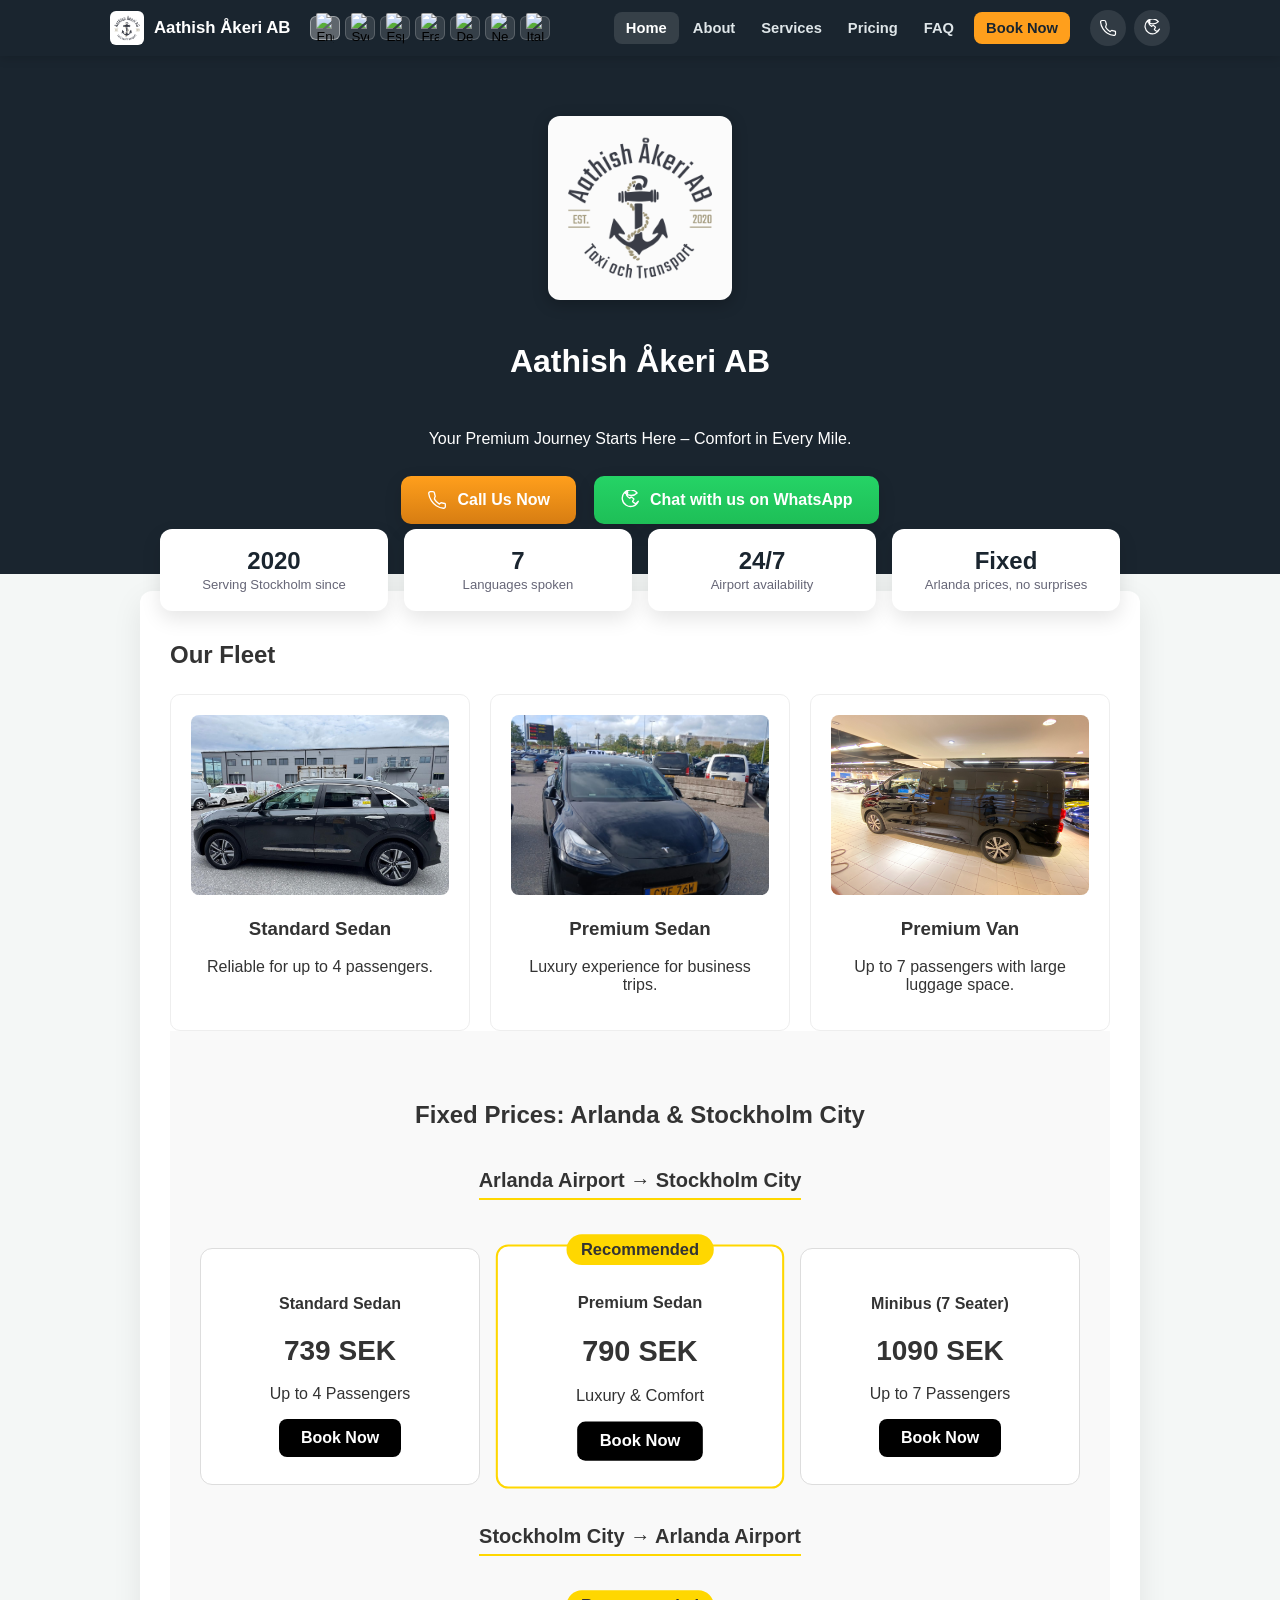
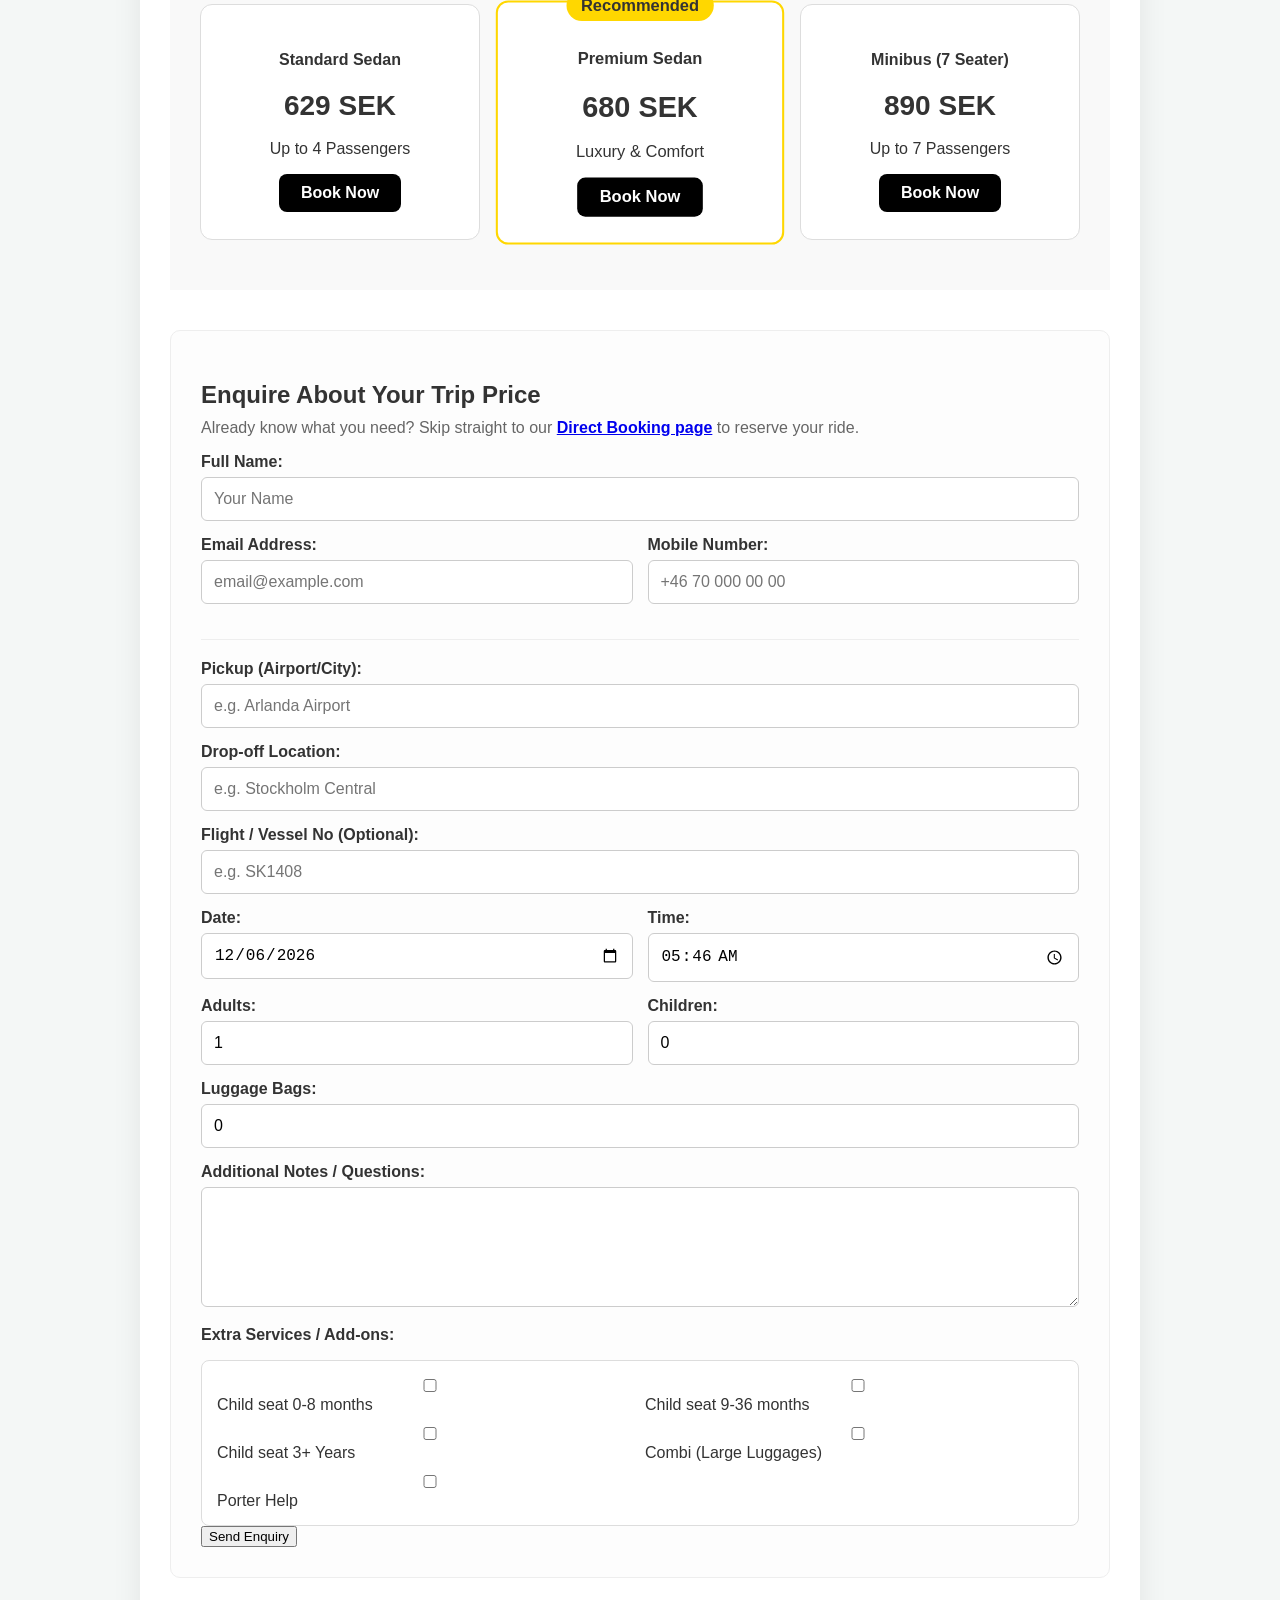
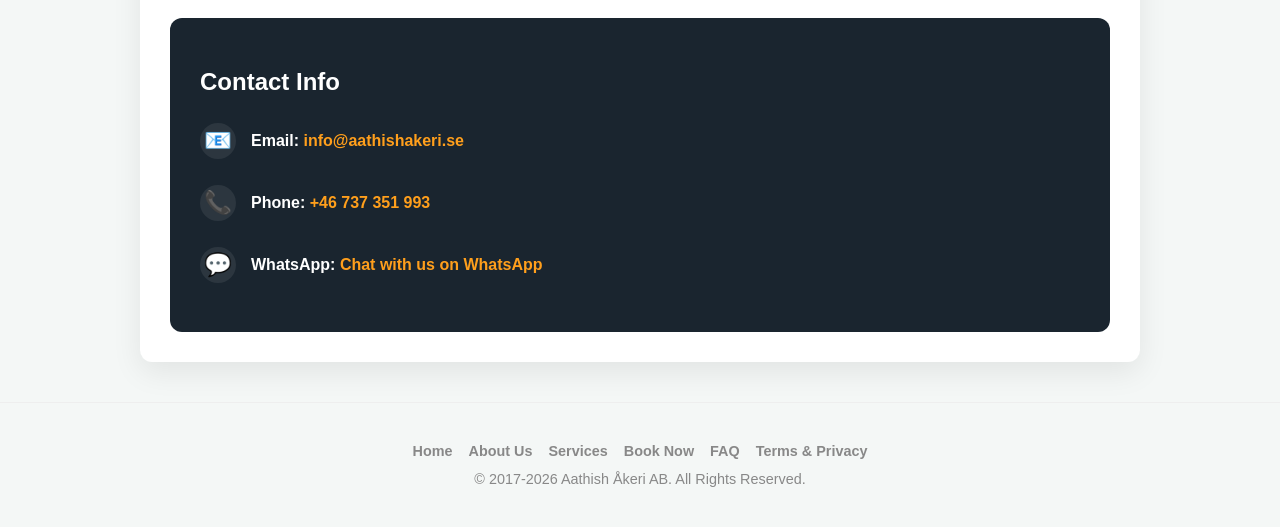
==== index.html @ 6049d840 "Add live price calculator, WhatsApp deep links, and fix PWA install 1. Live price estimate on the bo" ====
<!DOCTYPE html>
<html lang="en" translate="no">

<head>
    <meta charset="UTF-8">
    <meta name="viewport" content="width=device-width, initial-scale=1.0">
    <meta name="google" content="notranslate">
    <!-- Google tag (gtag.js) -->
    <script async src="https://www.googletagmanager.com/gtag/js?id=G-RLMF2R646X"></script>
    <script>
        window.dataLayer = window.dataLayer || [];
        function gtag() { dataLayer.push(arguments); }
        gtag('js', new Date());
        gtag('config', 'G-RLMF2R646X');
    </script>
    <title>Aathish Åkeri AB | Premium Taxi & Arlanda Transfers, Stockholm</title>
    <meta name="description"
        content="Premium taxi service in Stockholm since 2020. Fixed-price Arlanda Airport transfers, business travel, and 7-seater vans. Book direct by phone, WhatsApp, or online.">
    <link rel="canonical" href="https://aathishakeri.se/">
    <meta property="og:type" content="website">
    <meta property="og:title" content="Aathish Åkeri AB | Premium Taxi & Arlanda Transfers, Stockholm">
    <meta property="og:description"
        content="Fixed-price Arlanda Airport transfers, business travel and 7-seater vans. Book direct by phone, WhatsApp, or online.">
    <meta property="og:image" content="https://aathishakeri.se/assets/images/logo.png">
    <meta property="og:url" content="https://aathishakeri.se/">
    <meta name="twitter:card" content="summary">
    <link rel="stylesheet" href="style.css?v=10">
    <link rel="apple-touch-icon" sizes="57x57" href="icons/apple-icon-57x57.png">
    <link rel="apple-touch-icon" sizes="60x60" href="icons/apple-icon-60x60.png">
    <link rel="apple-touch-icon" sizes="72x72" href="icons/apple-icon-72x72.png">
    <link rel="apple-touch-icon" sizes="76x76" href="icons/apple-icon-76x76.png">
    <link rel="apple-touch-icon" sizes="114x114" href="icons/apple-icon-114x114.png">
    <link rel="apple-touch-icon" sizes="120x120" href="icons/apple-icon-120x120.png">
    <link rel="apple-touch-icon" sizes="144x144" href="icons/apple-icon-144x144.png">
    <link rel="apple-touch-icon" sizes="152x152" href="icons/apple-icon-152x152.png">
    <link rel="apple-touch-icon" sizes="180x180" href="icons/apple-icon-180x180.png">
    <link rel="icon" type="image/png" sizes="192x192" href="icons/android-icon-192x192.png">
    <link rel="icon" type="image/png" sizes="32x32" href="icons/favicon-32x32.png">
    <link rel="icon" type="image/png" sizes="96x96" href="icons/favicon-96x96.png">
    <link rel="icon" type="image/png" sizes="16x16" href="icons/favicon-16x16.png">
    <link rel="manifest" href="icons/manifest.json">
    <meta name="msapplication-TileColor" content="#ffffff">
    <meta name="msapplication-TileImage" content="icons/ms-icon-144x144.png">
    <meta name="theme-color" content="#ffffff">

    <script type="application/ld+json">
    {
        "@context": "https://schema.org",
        "@type": "TaxiService",
        "name": "Aathish Åkeri AB",
        "url": "https://aathishakeri.se/",
        "image": "https://aathishakeri.se/assets/images/logo.png",
        "telephone": "+46737351993",
        "email": "info@aathishakeri.se",
        "areaServed": ["Stockholm", "Arlanda Airport", "Sweden"],
        "priceRange": "629 kr - 1370 kr",
        "sameAs": ["https://wa.me/46737351993"]
    }
    </script>
</head>

<body>

    <nav class="topnav" aria-label="Main navigation">
        <div class="topnav-inner">
            <a href="index.html" class="topnav-brand">
                <img src="assets/images/logo.png" alt="Aathish Åkeri AB" class="topnav-logo">
                <span>Aathish Åkeri AB</span>
            </a>
            <div class="lang-switcher" role="group" aria-label="Choose language">
                <button class="lang-btn" data-lang="en" onclick="setLanguage('en')" title="English"
                    aria-label="English"><img src="https://flagcdn.com/w40/us.png" alt="English"></button>
                <button class="lang-btn" data-lang="sv" onclick="setLanguage('sv')" title="Svenska"
                    aria-label="Svenska"><img src="https://flagcdn.com/w40/se.png" alt="Svenska"></button>
                <button class="lang-btn" data-lang="es" onclick="setLanguage('es')" title="Español"
                    aria-label="Español"><img src="https://flagcdn.com/w40/es.png" alt="Español"></button>
                <button class="lang-btn" data-lang="fr" onclick="setLanguage('fr')" title="Français"
                    aria-label="Français"><img src="https://flagcdn.com/w40/fr.png" alt="Français"></button>
                <button class="lang-btn" data-lang="de" onclick="setLanguage('de')" title="Deutsch"
                    aria-label="Deutsch"><img src="https://flagcdn.com/w40/de.png" alt="Deutsch"></button>
                <button class="lang-btn" data-lang="nl" onclick="setLanguage('nl')" title="Nederlands"
                    aria-label="Nederlands"><img src="https://flagcdn.com/w40/nl.png" alt="Nederlands"></button>
                <button class="lang-btn" data-lang="it" onclick="setLanguage('it')" title="Italiano"
                    aria-label="Italiano"><img src="https://flagcdn.com/w40/it.png" alt="Italiano"></button>
            </div>
            <button class="nav-toggle" id="navToggle" aria-label="Toggle menu" aria-expanded="false">
                <span></span><span></span><span></span>
            </button>
            <div class="topnav-links" id="topnavLinks">
                <a href="index.html" aria-current="page" data-i18n="navHome">Home</a>
                <a href="about.html" data-i18n="navAbout">About</a>
                <a href="services.html" data-i18n="navServices">Services</a>
                <a href="index.html#pricing" data-i18n="navPricing">Pricing</a>
                <a href="faq.html" data-i18n="navFAQ">FAQ</a>
                <a href="booking.html" class="nav-cta" data-i18n="navBookNow">Book Now</a>
            </div>
            <div class="topnav-actions">
                <a href="tel:+46737351993" class="nav-icon-btn" aria-label="Call us">
                    <img src="assets/images/phone.svg" alt="">
                </a>
                <a href="https://wa.me/46737351993" target="_blank" rel="noopener noreferrer" class="nav-icon-btn"
                    aria-label="WhatsApp us">
                    <img src="assets/images/whatsapp.svg" alt="">
                </a>
            </div>
        </div>
    </nav>

    <header>
        <div class="logo-container">
            <img src="assets/images/logo.png" alt="Aathish Åkeri AB" class="company-logo">
        </div>
        <h1 id="mainTitle">Aathish Åkeri AB</h1>
        <p id="subTitle" data-i18n="subTitle">Your Premium Journey Starts Here – Comfort in Every Mile.</p>
        <div class="button-row">
            <a href="tel:+46737351993" class="btn-call" id="callBtn" aria-label="Call us now">
                <img src="assets/images/phone.svg" class="icon" alt="phone icon" aria-hidden="true">
                <span data-i18n="callBtn">Call Us Now</span>
            </a>
            <div class="wa-wrap">
                <a href="https://wa.me/46737351993" class="btn-whatsapp" id="whatsappBtn" target="_blank"
                    rel="noopener noreferrer" aria-label="Chat with us on WhatsApp">
                    <img src="assets/images/whatsapp.svg" class="icon" alt="whatsapp icon" aria-hidden="true">
                    <span data-i18n="lblWhatsapp">Chat with us on WhatsApp</span>
                </a>
                <span class="wa-note" id="waNote" data-i18n="waNoteText">Tap to chat instantly</span>
            </div>
        </div>
    </header>

    <div class="trust-strip">
        <div class="trust-item"><span class="num">2020</span><span class="label" data-i18n="trustLabel1">Serving
                Stockholm since</span></div>
        <div class="trust-item"><span class="num">7</span><span class="label" data-i18n="trustLabel2">Languages
                spoken</span></div>
        <div class="trust-item"><span class="num">24/7</span><span class="label" data-i18n="trustLabel3">Airport
                availability</span></div>
        <div class="trust-item"><span class="num" data-i18n="trustNumFixed">Fixed</span><span class="label" data-i18n="trustLabel4">Arlanda
                prices, no surprises</span>
        </div>
    </div>

    <div class="container">
        <section id="fleet">
            <h2 id="fleetTitle" data-i18n="fleetTitle">Our Fleet</h2>
            <div class="grid">
                <div class="card">
                    <img src="assets/images/standard-car.jpg" alt="Standard Sedan" class="card-img">
                    <h3 id="car1Title" data-i18n="car1Title">Standard Sedan</h3>
                    <p id="car1Desc" data-i18n="car1Desc">Reliable for up to 4 passengers.</p>
                </div>
                <div class="card highlight">
                    <img src="assets/images/premium-sedan.jpg" alt="Premium Sedan" class="card-img">
                    <h3 id="carPremiumTitle" data-i18n="carPremiumTitle">Premium Sedan</h3>
                    <p id="carPremiumDesc" data-i18n="carPremiumDesc">Luxury experience for business trips.</p>
                </div>
                <div class="card">
                    <img src="assets/images/van1.jpg" alt="Premium Van" class="card-img">
                    <h3 id="car2Title" data-i18n="car2Title">Premium Van</h3>
                    <p id="car2Desc" data-i18n="car2Desc">Up to 7 passengers with large luggage space.</p>
                </div>
            </div>
        </section>
        <section class="pricing-section" id="pricing">
            <h2 id="priceTitle" data-i18n="priceTitle">Fixed Prices: Arlanda & Stockholm City</h2>

            <h3 class="direction-title" id="directionAtoC" data-i18n="directionAtoC">Arlanda Airport → Stockholm
                City</h3>
            <div class="pricing-container">
                <div class="price-card">
                    <h4 id="carNormal1" data-i18n="car1Title">Normal Sedan</h4>
                    <p class="price-value">739 SEK</p>
                    <p id="descNormal1" data-i18n="descUpTo4">Up to 4 Passengers</p>
                    <a href="booking.html?pickup=Arlanda%20Airport&drop=Stockholm%20City&car=standard"
                        class="btn-book" id="btnBook1" data-i18n="bookNowBtn">Book Now</a>
                </div>
                <div class="price-card featured">
                    <div class="badge" data-i18n="badgeRecommended">Recommended</div>
                    <h4 id="carPremium1" data-i18n="carPremiumTitle">Premium Sedan</h4>
                    <p class="price-value">790 SEK</p>
                    <p id="descPremium1" data-i18n="descPremiumShort">Luxury & Comfort</p>
                    <a href="booking.html?pickup=Arlanda%20Airport&drop=Stockholm%20City&car=premium"
                        class="btn-book" id="btnBook2" data-i18n="bookNowBtn">Book Now</a>
                </div>
                <div class="price-card">
                    <h4 id="carMinibus1" data-i18n="vehMinibus">Minibus (7 Seater)</h4>
                    <p class="price-value">1090 SEK</p>
                    <p id="descMinibus1" data-i18n="descUpTo7">Up to 7 Passengers</p>
                    <a href="booking.html?pickup=Arlanda%20Airport&drop=Stockholm%20City&car=van" class="btn-book"
                        id="btnBook3" data-i18n="bookNowBtn">Book Now</a>
                </div>
            </div>

            <h3 class="direction-title" id="directionCtoA" data-i18n="directionCtoA" style="margin-top: 40px;">
                Stockholm City → Arlanda Airport</h3>
            <div class="pricing-container">
                <div class="price-card">
                    <h4 id="carNormal2" data-i18n="car1Title">Normal Sedan</h4>
                    <p class="price-value">629 SEK</p>
                    <p id="descNormal2" data-i18n="descUpTo4">Up to 4 Passengers</p>
                    <a href="booking.html?pickup=Stockholm%20City&drop=Arlanda%20Airport&car=standard"
                        class="btn-book" id="btnBook4" data-i18n="bookNowBtn">Book Now</a>
                </div>
                <div class="price-card featured">
                    <div class="badge" data-i18n="badgeRecommended">Recommended</div>
                    <h4 id="carPremium2" data-i18n="carPremiumTitle">Premium Sedan</h4>
                    <p class="price-value">680 SEK</p>
                    <p id="descPremium2" data-i18n="descPremiumShort">Luxury & Comfort</p>
                    <a href="booking.html?pickup=Stockholm%20City&drop=Arlanda%20Airport&car=premium"
                        class="btn-book" id="btnBook5" data-i18n="bookNowBtn">Book Now</a>
                </div>
                <div class="price-card">
                    <h4 id="carMinibus2" data-i18n="vehMinibus">Minibus (7 Seater)</h4>
                    <p class="price-value">890 SEK</p>
                    <p id="descMinibus2" data-i18n="descUpTo7">Up to 7 Passengers</p>
                    <a href="booking.html?pickup=Stockholm%20City&drop=Arlanda%20Airport&car=van" class="btn-book"
                        id="btnBook6" data-i18n="bookNowBtn">Book Now</a>
                </div>
            </div>
        </section>
        <section class="enquiry-section" id="enquiry">
            <h2 id="enqTitle" data-i18n="enqTitle">Enquire About Your Trip Price</h2>
            <p style="margin-top:-10px; color:#666;" id="enqSkipText" data-i18n-html="enqSkipHtml">Already know what
                you need? Skip straight to
                our <a href="booking.html"><strong>Direct Booking page</strong></a> to reserve your ride.</p>

            <iframe name="hidden_iframe" id="hidden_iframe" style="display:none;"
                onload="if(submitted) {showSuccessMessage();}"></iframe>

            <form id="googleForm"
                action="https://docs.google.com/forms/d/e/1FAIpQLSe5kT9UmKAafZ5iCg125C1en-iSmpKkFDpOLM97xkX3vYZNrw/formResponse"
                method="POST" target="hidden_iframe" onsubmit="return handleFormSubmit();">
                <div id="formWarning"
                    style="display:none; background:#dc2626; color:#fff; padding:12px 14px; border-radius:8px; margin-bottom:15px; font-weight:bold;">
                </div>
                <div id="successModal"
                    style="display:none; position:fixed; top:50%; left:50%; transform:translate(-50%, -50%); background:#fff; padding:30px; border-radius:10px; box-shadow:0 0 20px rgba(0,0,0,0.2); text-align:center; z-index:1000; width:90%; max-width:400px;">
                    <h3 style="color:#28a745;" data-i18n="successTitle">✔ Thank You!</h3>
                    <p data-i18n="successBody">Your enquiry has been sent successfully. We will contact you shortly.
                    </p>
                    <button onclick="closeModal()" data-i18n="closeBtn"
                        style="background:#000; color:#fff; border:none; padding:10px 20px; border-radius:5px; cursor:pointer;">Close</button>
                </div>
                <div class="form-group">
                    <label id="lblName" data-i18n="lblName">Full Name:</label>
                    <input type="text" name="entry.1153646139" placeholder="Your Name" required>
                </div>

                <div class="form-row">
                    <div class="form-group">
                        <label id="lblEmail" data-i18n="lblEmail">Email Address:</label>
                        <input type="email" name="entry.360215860" placeholder="email@example.com" required>
                    </div>
                    <div class="form-group">
                        <label id="lblPhone" data-i18n="lblPhone">Mobile Number:</label>
                        <input type="tel" name="entry.1852072444" placeholder="+46 70 000 00 00" required>
                    </div>
                </div>

                <hr style="margin: 20px 0; border: 0; border-top: 1px solid #eee;">
                <div class="form-group">
                    <label id="lblPickup" data-i18n="lblPickup">Pickup (Airport/City):</label>
                    <input type="text" name="entry.1606357890" list="locationList" placeholder="e.g. Arlanda Airport"
                        required>
                </div>

                <div class="form-group">
                    <label id="lblDrop" data-i18n="lblDrop">Drop-off Location:</label>
                    <input type="text" name="entry.1227612234" list="locationList"
                        placeholder="e.g. Stockholm Central" required>
                </div>

                <div class="form-group">
                    <label id="lblFlight" data-i18n="lblFlight">Flight / Vessel No (Optional):</label>
                    <input type="text" name="entry.1654527934" placeholder="e.g. SK1408">
                </div>

                <div class="form-row">
                    <div class="form-group">
                        <label id="lblDate" data-i18n="lblDate">Date:</label>
                        <input type="date" id="visibleDate" required onchange="syncDateTime()">
                        <input type="hidden" name="entry.902462622_year" id="date_year">
                        <input type="hidden" name="entry.902462622_month" id="date_month">
                        <input type="hidden" name="entry.902462622_day" id="date_day">
                    </div>

                    <div class="form-group">
                        <label id="lblTime" data-i18n="lblTime">Time:</label>
                        <input type="time" id="visibleTime" required onchange="syncDateTime()">
                        <input type="hidden" name="entry.1678380838_hour" id="time_hour">
                        <input type="hidden" name="entry.1678380838_minute" id="time_minute">
                    </div>
                </div>

                <div class="form-row">
                    <div class="form-group">
                        <label id="lblAdults" data-i18n="lblAdults">Adults:</label>
                        <input type="number" name="entry.2086286042" min="1" value="1" required>
                    </div>
                    <div class="form-group">
                        <label id="lblKids" data-i18n="lblKids">Children:</label>
                        <input type="number" name="entry.1864332574" min="0" value="0" required>
                    </div>
                </div>

                <div class="form-group">
                    <label id="lblBags" data-i18n="lblBags">Luggage Bags:</label>
                    <input type="number" name="entry.1332310678" min="0" value="0" required>
                </div>

                <div class="form-group">
                    <label id="lblNotes" data-i18n="lblNotes">Additional Notes / Questions:</label>
                    <textarea name="entry.875811815" id="notesField"></textarea>
                </div>

                <p style="font-weight: bold; margin-top: 15px;" id="lblAddons" data-i18n="lblAddons">Extra Services /
                    Add-ons:</p>
                <div class="addons">
                    <label><input type="checkbox" name="entry.1201531084" value="Child seat 0-8 months"> <span
                            id="optChild1" data-i18n="optChild1">Child
                            seat 0-8 months</span></label>
                    <label><input type="checkbox" name="entry.1201531084" value="Child seat 9-36 months"> <span
                            id="optChild2" data-i18n="optChild2">Child
                            seat 9-36 months</span></label>
                    <label><input type="checkbox" name="entry.1201531084" value="Child seat 3+ Years"> <span
                            id="optChild3" data-i18n="optChild3">Child
                            seat 3+ Years</span></label>
                    <label><input type="checkbox" name="entry.1201531084" value="Combi (Large Luggages)"> <span
                            id="optCombi" data-i18n="optCombi">Combi
                            (Large Luggages)</span></label>
                    <label><input type="checkbox" name="entry.1201531084" value="Porter Help"> <span id="optPorter"
                            data-i18n="optPorter">Porter
                            Help</span></label>
                </div>

                <button type="submit" class="btn-submit" id="submitBtn" data-i18n="submitBtn">Send Enquiry</button>
            </form>

            <datalist id="locationList">
                <option value="Arlanda Airport">
                <option value="Bromma Airport">
                <option value="Skavsta Airport">
                <option value="Västerås Airport">
                <option value="Stockholm Central">
                <option value="Stockholm City">
                <option value="Stockholm Cruise Terminal (Frihamnen)">
                <option value="Stockholm Cruise Terminal (Värtahamnen)">
            </datalist>
        </section>

        <section class="contact-box" id="contact">
            <h2 id="contactTitle" data-i18n="contactTitle">Contact Info</h2>
            <div class="contact-item">
                <span class="contact-icon">📧</span>
                <p><strong id="contactEmailLabel" data-i18n="contactEmailLabel">Email:</strong> <a
                        href="mailto:info@aathishakeri.se">info@aathishakeri.se</a></p>
            </div>
            <div class="contact-item">
                <span class="contact-icon">📞</span>
                <p><strong id="contactPhoneLabel" data-i18n="contactPhoneLabel">Phone:</strong> <a
                        href="tel:+46737351993">+46 737 351 993</a></p>
            </div>
            <div class="contact-item">
                <span class="contact-icon">💬</span>
                <p><strong id="contactWhatsappLabel" data-i18n="contactWhatsappLabel">WhatsApp:</strong> <a
                        href="https://wa.me/46737351993" target="_blank" class="wa-link"
                        data-i18n="lblWhatsapp">Chat with us on WhatsApp</a></p>
            </div>


        </section>
    </div>

    <footer>
        <div class="footer-links">
            <a href="index.html" data-i18n="navHome">Home</a>
            <a href="about.html" data-i18n="footerAboutUs">About Us</a>
            <a href="services.html" data-i18n="navServices">Services</a>
            <a href="booking.html" data-i18n="navBookNow">Book Now</a>
            <a href="faq.html" data-i18n="navFAQ">FAQ</a>
            <a href="terms.html" data-i18n="footerTermsPrivacy">Terms & Privacy</a>
        </div>
        © 2017-2026 Aathish Åkeri AB. <span data-i18n="footerRights">All Rights Reserved.</span>
    </footer>

    <div id="installBanner" class="install-banner" hidden>
        <span class="install-banner-text install-banner-text-android" data-i18n="installBannerText">Install Aathish Åkeri for quick access, like an app.</span>
        <span class="install-banner-text install-banner-text-ios" data-i18n="installBannerIosText">Add to Home Screen: tap Share, then "Add to Home Screen".</span>
        <button type="button" id="installBannerBtn" class="install-banner-btn" data-i18n="installBannerBtn">Install</button>
        <button type="button" id="installBannerClose" class="install-banner-close" aria-label="Dismiss">&times;</button>
    </div>

    <script src="script.js?v=4"></script>
</body>

</html>
---- style.css ----
/* Clean stylesheet for Aathish Åkeri AB */

:root {
    --primary: #1a252f;
    --accent: #ff9f1c;
    --white: #ffffff;
    --gray: #f4f7f6;
}

* {
    box-sizing: border-box;
}

body {
    font-family: 'Segoe UI', Arial, sans-serif;
    margin: 0;
    background: var(--gray);
    color: #333;
}

/* Language switcher — lives inline in the top nav on every page */
.lang-switcher {
    display: flex;
    gap: 5px;
    flex-wrap: wrap;
    align-items: center;
}

.lang-btn {
    background: rgba(255, 255, 255, 0.12);
    border: 1px solid rgba(255, 255, 255, 0.18);
    padding: 5px;
    border-radius: 6px;
    display: inline-flex;
    align-items: center;
    justify-content: center;
    cursor: pointer;
    width: 30px;
    height: 24px;
}

.lang-btn img {
    width: 18px;
    height: auto;
    display: block;
    border-radius: 2px;
}

.lang-btn:hover,
.lang-btn.active {
    background: rgba(255, 255, 255, 0.3);
    border-color: rgba(255, 255, 255, 0.4);
}

@media (max-width: 860px) {
    .lang-switcher {
        order: 3;
        width: 100%;
        justify-content: center;
        padding-top: 8px;
    }
}

/* Header */
header {
    background: var(--primary);
    color: white;
    padding: 50px 20px;
    display: flex;
    flex-direction: column;
    align-items: center;
    gap: 12px;
}

.logo-container {
    margin: 10px 0;
    display: inline-block;
    padding: 12px;
    background: rgba(255, 255, 255, 0.98);
    border-radius: 12px;
    box-shadow: 0 4px 15px rgba(0, 0, 0, 0.25);
}

.company-logo {
    max-width: 160px;
    height: auto;
    display: block;
}

.button-row {
    display: flex;
    gap: 18px;
    align-items: center;
    justify-content: center;
    flex-wrap: wrap;
}

/* Buttons */
.btn-call,
.btn-whatsapp {
    display: inline-flex;
    align-items: center;
    gap: 10px;
    padding: 12px 26px;
    min-height: 48px;
    border-radius: 10px;
    font-weight: 700;
    color: #fff;
    text-decoration: none;
    box-shadow: 0 6px 18px rgba(0, 0, 0, 0.12);
}

.btn-call {
    background: linear-gradient(180deg, var(--accent), #d77d12);
}

.btn-call:hover {
    filter: brightness(0.96);
}

.btn-whatsapp {
    background: linear-gradient(180deg, #25d366, #1ebf57);
}

.btn-whatsapp:hover {
    filter: brightness(0.98);
}

.btn-call .icon,
.btn-whatsapp .icon {
    width: 20px;
    height: 20px;
    display: inline-block;
    flex: 0 0 20px;
}

.btn-call .icon img,
.btn-whatsapp .icon img {
    width: 100%;
    height: 100%;
    display: block;
    object-fit: contain;
}

.wa-wrap {
    display: inline-flex;
    align-items: center;
    gap: 10px;
    position: relative;
}

.wa-note {
    position: absolute;
    bottom: 100%;
    left: 50%;
    margin-bottom: 8px;
    color: #fff;
    font-size: 0.9rem;
    background: rgba(0, 0, 0, 0.65);
    padding: 6px 10px;
    border-radius: 6px;
    white-space: nowrap;
    opacity: 0;
    visibility: hidden;
    transform: translateX(-50%) translateY(-6px);
    transition: 200ms;
    pointer-events: none;
}

.wa-wrap:hover .wa-note,
.wa-wrap:focus-within .wa-note {
    opacity: 1;
    visibility: visible;
    transform: translateX(-50%) translateY(0);
}

/* Content container */
.container {
    max-width: 1000px;
    margin: -30px auto 40px;
    background: #fff;
    padding: 30px;
    border-radius: 12px;
    box-shadow: 0 10px 30px rgba(0, 0, 0, 0.08);
}

/* Fleet grid */
.grid {
    display: grid;
    grid-template-columns: repeat(auto-fit, minmax(280px, 1fr));
    gap: 20px;
    margin-top: 25px;
}

.card {
    border: 1px solid #eee;
    padding: 20px;
    border-radius: 10px;
    text-align: center;
    transition: all .25s ease;
}

.card-img {
    width: 100%;
    height: 180px;
    object-fit: cover;
    border-radius: 8px;
}

.card:hover {
    transform: translateY(-6px);
    box-shadow: 0 10px 20px rgba(0, 0, 0, 0.12);
}

/* Pricing */
.pricing-section {
    padding: 50px 20px;
    background: #f9f9f9;
    text-align: center;
}

.pricing-container {
    display: flex;
    flex-wrap: wrap;
    justify-content: center;
    gap: 20px;
    margin-top: 30px;
}

.price-card {
    background: #fff;
    border: 1px solid #ddd;
    border-radius: 12px;
    padding: 25px;
    width: 280px;
    text-align: center;
    transition: all .25s ease;
}

.price-card:hover {
    transform: translateY(-8px);
    box-shadow: 0 12px 28px rgba(0, 0, 0, 0.08);
}

.price-card.featured {
    border: 2px solid #ffd700;
    transform: scale(1.03);
}

.badge {
    position: absolute;
    top: -12px;
    left: 50%;
    transform: translateX(-50%);
    background: #ffd700;
    padding: 6px 14px;
    border-radius: 20px;
    font-weight: 700;
}

.price-value {
    font-size: 28px;
    font-weight: 800;
    margin: 18px 0;
}

.direction-title {
    display: inline-block;
    padding-bottom: 6px;
    border-bottom: 2px solid #ffd700;
    margin-bottom: 18px;
    font-size: 20px;
}

.btn-book {
    display: inline-block;
    background: #000;
    color: #fff;
    padding: 10px 22px;
    border-radius: 8px;
    text-decoration: none;
    font-weight: 700;
}

.btn-book:hover {
    background: #ffd700;
    color: #000;
}

/* Form */
.enquiry-section {
    background: #fdfdfd;
    padding: 30px;
    border-radius: 10px;
    border: 1px solid #eee;
    margin-top: 40px;
}

.form-group {
    margin-bottom: 15px;
}

.form-group label {
    display: block;
    margin-bottom: 6px;
    font-weight: 700;
}

input,
textarea {
    width: 100%;
    padding: 12px;
    border: 1px solid #ccc;
    border-radius: 6px;
    font-size: 1rem;
}

textarea {
    min-height: 120px;
    resize: vertical;
}

.form-row {
    display: grid;
    grid-template-columns: 1fr 1fr;
    gap: 15px;
}

.addons {
    display: grid;
    grid-template-columns: 1fr;
    gap: 10px;
    padding: 15px;
    background: #fff;
    border: 1px solid #ddd;
    border-radius: 8px;
}

@media (min-width:600px) {
    .addons {
        grid-template-columns: 1fr 1fr;
    }
}

/* Contact and footer */
.contact-box {
    background: var(--primary);
    color: #fff;
    padding: 30px;
    border-radius: 12px;
    margin-top: 40px;
}

.contact-item {
    display: flex;
    gap: 15px;
    align-items: center;
    margin-bottom: 12px;
}

.contact-icon {
    font-size: 1.4rem;
    background: rgba(255, 255, 255, 0.08);
    padding: 8px;
    border-radius: 50%;
    width: 36px;
    height: 36px;
    display: flex;
    align-items: center;
    justify-content: center;
}

.contact-box a {
    color: var(--accent);
    text-decoration: none;
    font-weight: 700;
}

footer {
    text-align: center;
    padding: 40px 20px;
    color: #888;
    font-size: 0.9rem;
    border-top: 1px solid #eee;
    margin-top: 20px;
}

/* Buttons and icons baseline */
.btn-call span,
.btn-whatsapp span {
    line-height: 1;
}

/* Responsive tweaks */
@media (max-width:900px) {
    .price-card {
        flex: 0 1 100%;
    }
}

@media (max-width:600px) {
    header {
        padding: 24px 16px;
    }

    .button-row {
        flex-direction: column;
        gap: 12px;
        width: 100%;
        align-items: stretch;
    }

    .btn-call,
    .btn-whatsapp {
        width: 100%;
        justify-content: center;
        padding: 12px 14px;
        font-size: 0.95rem;
        gap: 8px;
        min-height: 48px;
        white-space: nowrap;
    }

    .wa-wrap {
        width: 100%;
    }

    /* Hover tooltips don't translate to touch - iOS can also leave
       :hover/:focus-within stuck "on" after a tap, so hide it outright. */
    .wa-note {
        display: none;
    }

    .btn-call .icon,
    .btn-whatsapp .icon {
        width: 18px;
        flex: 0 0 18px;
        height: 18px;
    }

    .container {
        margin-top: -20px;
        padding: 20px;
    }

    .company-logo {
        max-width: 120px;
    }
}

/* ===================================================== */
/* Site-wide top navigation (all pages)                   */
/* ===================================================== */
.topnav {
    background: var(--primary);
    position: sticky;
    top: 0;
    z-index: 1100;
    box-shadow: 0 2px 10px rgba(0, 0, 0, 0.15);
}

.topnav-inner {
    max-width: 1100px;
    margin: 0 auto;
    display: flex;
    align-items: center;
    gap: 20px;
    padding: 10px 20px;
    position: relative;
}

.topnav-brand {
    display: flex;
    align-items: center;
    gap: 10px;
    color: #fff;
    text-decoration: none;
    font-weight: 800;
    font-size: 1.05rem;
    white-space: nowrap;
}

.topnav-logo {
    width: 34px;
    height: 34px;
    object-fit: contain;
    background: #fff;
    border-radius: 6px;
    padding: 3px;
    display: block;
}

.topnav-links {
    display: flex;
    align-items: center;
    gap: 2px;
    flex-wrap: wrap;
    margin-left: auto;
}

.topnav-links a {
    color: #dfe6e9;
    text-decoration: none;
    font-weight: 600;
    font-size: 0.92rem;
    padding: 8px 12px;
    border-radius: 8px;
    transition: background .2s, color .2s;
    white-space: nowrap;
}

.topnav-links a:hover,
.topnav-links a[aria-current="page"] {
    background: rgba(255, 255, 255, 0.12);
    color: #fff;
}

.topnav-links a.nav-cta {
    background: var(--accent);
    color: #1a252f;
    font-weight: 800;
    margin-left: 6px;
}

.topnav-links a.nav-cta:hover {
    filter: brightness(1.05);
    background: var(--accent);
    color: #1a252f;
}

.topnav-actions {
    display: flex;
    gap: 8px;
}

.nav-icon-btn {
    width: 36px;
    height: 36px;
    display: flex;
    align-items: center;
    justify-content: center;
    background: rgba(255, 255, 255, 0.1);
    border-radius: 50%;
}

.nav-icon-btn img {
    width: 18px;
    height: 18px;
}

.nav-toggle {
    display: none;
    flex-direction: column;
    justify-content: center;
    gap: 5px;
    width: 34px;
    height: 34px;
    background: transparent;
    border: none;
    cursor: pointer;
    margin-left: auto;
    padding: 0;
}

.nav-toggle span {
    display: block;
    height: 2px;
    width: 100%;
    background: #fff;
    border-radius: 2px;
}

@media (max-width: 860px) {
    .topnav-links {
        display: none;
        flex-direction: column;
        align-items: stretch;
        width: 100%;
        background: var(--primary);
        position: absolute;
        top: 100%;
        left: 0;
        padding: 10px 20px 16px;
        box-shadow: 0 8px 16px rgba(0, 0, 0, 0.2);
    }

    .topnav-links.open {
        display: flex;
    }

    .topnav-links a.nav-cta {
        margin-left: 0;
        text-align: center;
        margin-top: 6px;
    }

    .nav-toggle {
        display: flex;
    }

    .topnav-actions {
        display: none;
    }

    .topnav-inner {
        flex-wrap: wrap;
    }
}

/* ===================================================== */
/* Subpage hero + breadcrumb                              */
/* ===================================================== */
.page-hero {
    background: linear-gradient(180deg, var(--primary), #24313d);
    color: #fff;
    padding: 55px 20px 70px;
    text-align: center;
}

.page-hero h1 {
    margin: 0 0 10px;
    font-size: 2rem;
}

.page-hero p {
    margin: 0 auto;
    max-width: 640px;
    color: #cbd5e1;
    font-size: 1.05rem;
}

.breadcrumb {
    font-size: 0.85rem;
    color: #9fb0bd;
    margin-bottom: 12px;
}

.breadcrumb a {
    color: #9fb0bd;
}

/* ===================================================== */
/* Trust strip                                            */
/* ===================================================== */
.trust-strip {
    display: grid;
    grid-template-columns: repeat(auto-fit, minmax(150px, 1fr));
    gap: 16px;
    margin: -45px auto 10px;
    max-width: 1000px;
    padding: 0 20px;
    position: relative;
    z-index: 2;
}

.trust-item {
    background: #fff;
    border-radius: 12px;
    padding: 18px 10px;
    text-align: center;
    box-shadow: 0 8px 20px rgba(0, 0, 0, 0.1);
}

.trust-item .num {
    font-size: 1.5rem;
    font-weight: 800;
    color: var(--primary);
    display: block;
}

.trust-item .label {
    font-size: 0.82rem;
    color: #667;
}

/* ===================================================== */
/* Service cards (Services page)                          */
/* ===================================================== */
.service-grid {
    display: grid;
    grid-template-columns: repeat(auto-fit, minmax(260px, 1fr));
    gap: 22px;
    margin-top: 25px;
}

.service-card {
    border: 1px solid #eee;
    border-radius: 12px;
    padding: 24px;
    transition: all .25s ease;
    background: #fff;
}

.service-card:hover {
    transform: translateY(-6px);
    box-shadow: 0 12px 24px rgba(0, 0, 0, 0.1);
}

.service-icon {
    font-size: 2rem;
    margin-bottom: 12px;
    display: inline-block;
}

.service-card h3 {
    margin: 0 0 8px;
}

.service-card p {
    color: #555;
    line-height: 1.5;
    margin: 0;
}

/* ===================================================== */
/* Booking page                                           */
/* ===================================================== */
.steps {
    display: grid;
    grid-template-columns: repeat(auto-fit, minmax(220px, 1fr));
    gap: 20px;
    margin: 30px 0;
}

.step {
    text-align: center;
    padding: 20px;
}

.step .step-num {
    width: 44px;
    height: 44px;
    line-height: 44px;
    border-radius: 50%;
    background: var(--accent);
    color: #1a252f;
    font-weight: 800;
    margin: 0 auto 12px;
}

.quick-routes {
    display: flex;
    flex-wrap: wrap;
    gap: 10px;
    margin: 6px 0 22px;
}

.route-btn {
    background: #fff;
    border: 1px solid #ddd;
    padding: 10px 16px;
    border-radius: 20px;
    font-weight: 600;
    cursor: pointer;
    font-size: 0.9rem;
}

.route-btn:hover {
    background: var(--primary);
    color: #fff;
    border-color: var(--primary);
}

.payment-note {
    background: #fff8e6;
    border: 1px solid #ffe1a8;
    border-radius: 10px;
    padding: 18px 20px;
    margin: 24px 0;
}

.payment-note h4 {
    margin: 0 0 8px;
}

.sumup-pay-btn {
    display: inline-block;
    margin-top: 10px;
    background: #0f2b46;
    color: #fff;
    padding: 10px 20px;
    border-radius: 8px;
    text-decoration: none;
    font-weight: 700;
}

.sumup-pay-btn:hover {
    filter: brightness(1.2);
}

/* ===================================================== */
/* FAQ accordion                                          */
/* ===================================================== */
.faq-item {
    border: 1px solid #eee;
    border-radius: 10px;
    margin-bottom: 12px;
    padding: 4px 16px;
    background: #fff;
}

.faq-item summary {
    cursor: pointer;
    font-weight: 700;
    padding: 14px 0;
    list-style: none;
    position: relative;
    padding-right: 30px;
}

.faq-item summary::-webkit-details-marker {
    display: none;
}

.faq-item summary::after {
    content: "+";
    position: absolute;
    right: 4px;
    top: 12px;
    font-size: 1.3rem;
    color: var(--accent);
}

.faq-item[open] summary::after {
    content: "\2013";
}

.faq-item p {
    margin: 0 0 16px;
    color: #555;
    line-height: 1.6;
}

/* ===================================================== */
/* Legal pages (Terms / Privacy)                          */
/* ===================================================== */
.legal h2 {
    margin-top: 34px;
    border-bottom: 2px solid #eee;
    padding-bottom: 8px;
}

.legal h3 {
    margin-top: 22px;
}

.legal p,
.legal li {
    color: #444;
    line-height: 1.7;
}

.legal-disclaimer {
    background: #eef4ff;
    border: 1px solid #cfe0ff;
    border-radius: 10px;
    padding: 16px 18px;
    margin-bottom: 30px;
    font-size: 0.9rem;
    color: #333;
}

.legal-toc {
    display: flex;
    flex-wrap: wrap;
    gap: 10px;
    margin-bottom: 30px;
}

.legal-toc a {
    background: #f4f7f6;
    border: 1px solid #e2e8f0;
    padding: 8px 14px;
    border-radius: 20px;
    text-decoration: none;
    color: var(--primary);
    font-weight: 600;
    font-size: 0.88rem;
}

/* ===================================================== */
/* About page                                             */
/* ===================================================== */
.about-grid {
    display: grid;
    grid-template-columns: 1.1fr 0.9fr;
    gap: 30px;
    align-items: center;
    margin: 20px 0 10px;
}

.about-grid img {
    width: 100%;
    border-radius: 12px;
    box-shadow: 0 10px 25px rgba(0, 0, 0, 0.12);
}

.values-grid {
    display: grid;
    grid-template-columns: repeat(auto-fit, minmax(200px, 1fr));
    gap: 18px;
    margin-top: 20px;
}

.value-card {
    text-align: center;
    padding: 18px;
    background: var(--gray);
    border-radius: 10px;
}

.value-card .service-icon {
    margin-bottom: 8px;
}

@media (max-width: 760px) {
    .about-grid {
        grid-template-columns: 1fr;
    }
}

/* ===================================================== */
/* Footer quick links (all pages)                         */
/* ===================================================== */
.footer-links {
    display: flex;
    justify-content: center;
    flex-wrap: wrap;
    gap: 16px;
    margin-bottom: 12px;
}

.footer-links a {
    color: #888;
    text-decoration: none;
    font-weight: 600;
}

.footer-links a:hover {
    color: var(--accent);
}

@media (max-width:600px) {
    .page-hero {
        padding: 40px 16px 60px;
    }

    .trust-strip {
        margin-top: 0;
    }
}

/* ===================================================== */
/* Live price estimate (booking page)                     */
/* ===================================================== */
.price-estimate-box {
    background: #f4f7f8;
    border: 1px solid #dfe6e9;
    border-radius: 8px;
    padding: 14px 16px;
    margin: -6px 0 20px;
}

.price-estimate-row {
    display: flex;
    justify-content: space-between;
    align-items: baseline;
    font-weight: 600;
}

.price-estimate-row + .price-estimate-row {
    margin-top: 8px;
    padding-top: 8px;
    border-top: 1px dashed #dfe6e9;
}

.price-estimate-value {
    font-size: 1.15rem;
    font-weight: 800;
    color: var(--primary);
}

.price-estimate-promo .price-estimate-value {
    color: #1a9c5a;
}

/* ===================================================== */
/* PWA install banner                                     */
/* ===================================================== */
.install-banner {
    position: fixed;
    left: 0;
    right: 0;
    bottom: 0;
    z-index: 500;
    background: var(--primary);
    color: #fff;
    padding: 12px 16px;
    display: flex;
    align-items: center;
    gap: 12px;
    box-shadow: 0 -4px 14px rgba(0, 0, 0, 0.2);
    font-size: 0.92rem;
}

.install-banner[hidden] {
    display: none;
}

.install-banner-text-android,
.install-banner-text-ios {
    display: none;
    flex: 1;
}

.install-banner.install-android .install-banner-text-android {
    display: block;
}

.install-banner.install-ios .install-banner-text-ios {
    display: block;
}

.install-banner.install-ios .install-banner-btn {
    display: none;
}

.install-banner-btn {
    background: var(--accent);
    color: #1a252f;
    border: none;
    padding: 8px 16px;
    border-radius: 6px;
    font-weight: 700;
    cursor: pointer;
    white-space: nowrap;
}

.install-banner-close {
    background: transparent;
    border: none;
    color: #fff;
    font-size: 1.4rem;
    line-height: 1;
    cursor: pointer;
    padding: 2px 6px;
}

@media (max-width: 500px) {
    .install-banner {
        flex-wrap: wrap;
    }
}
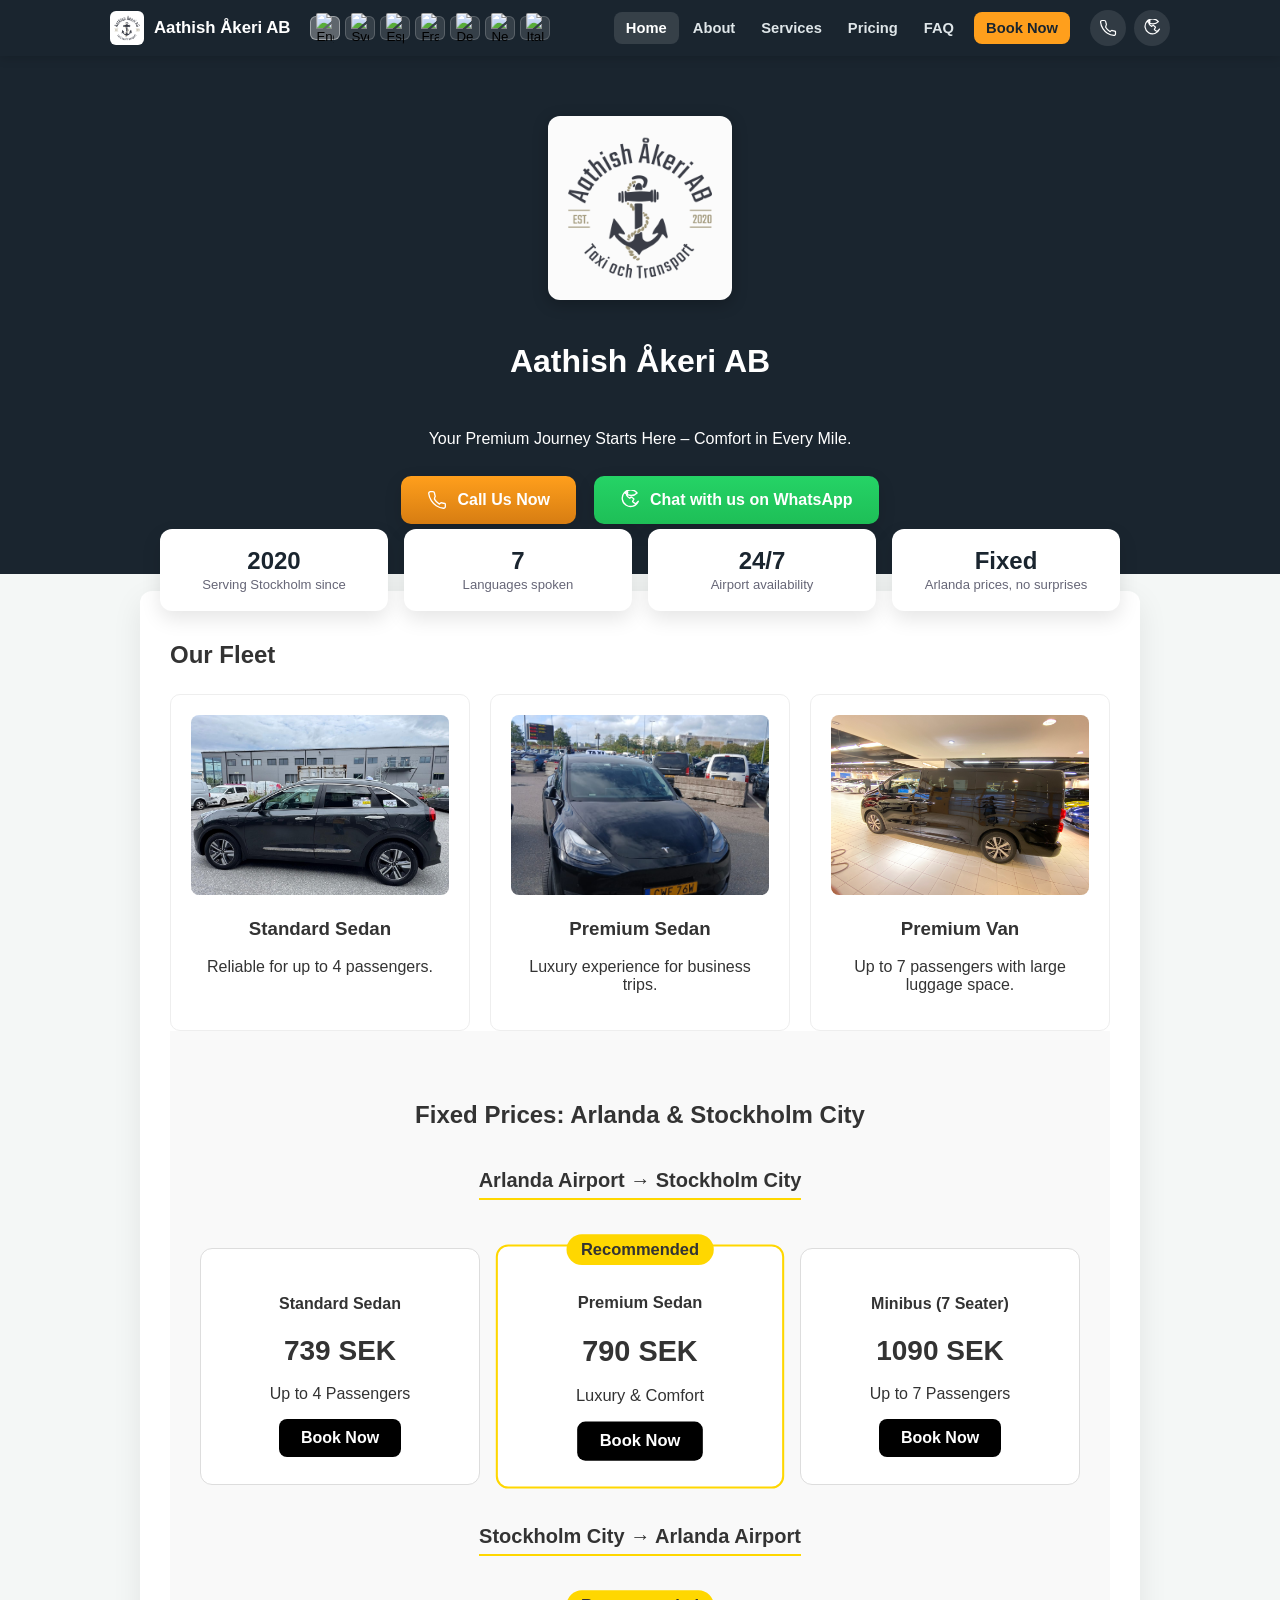
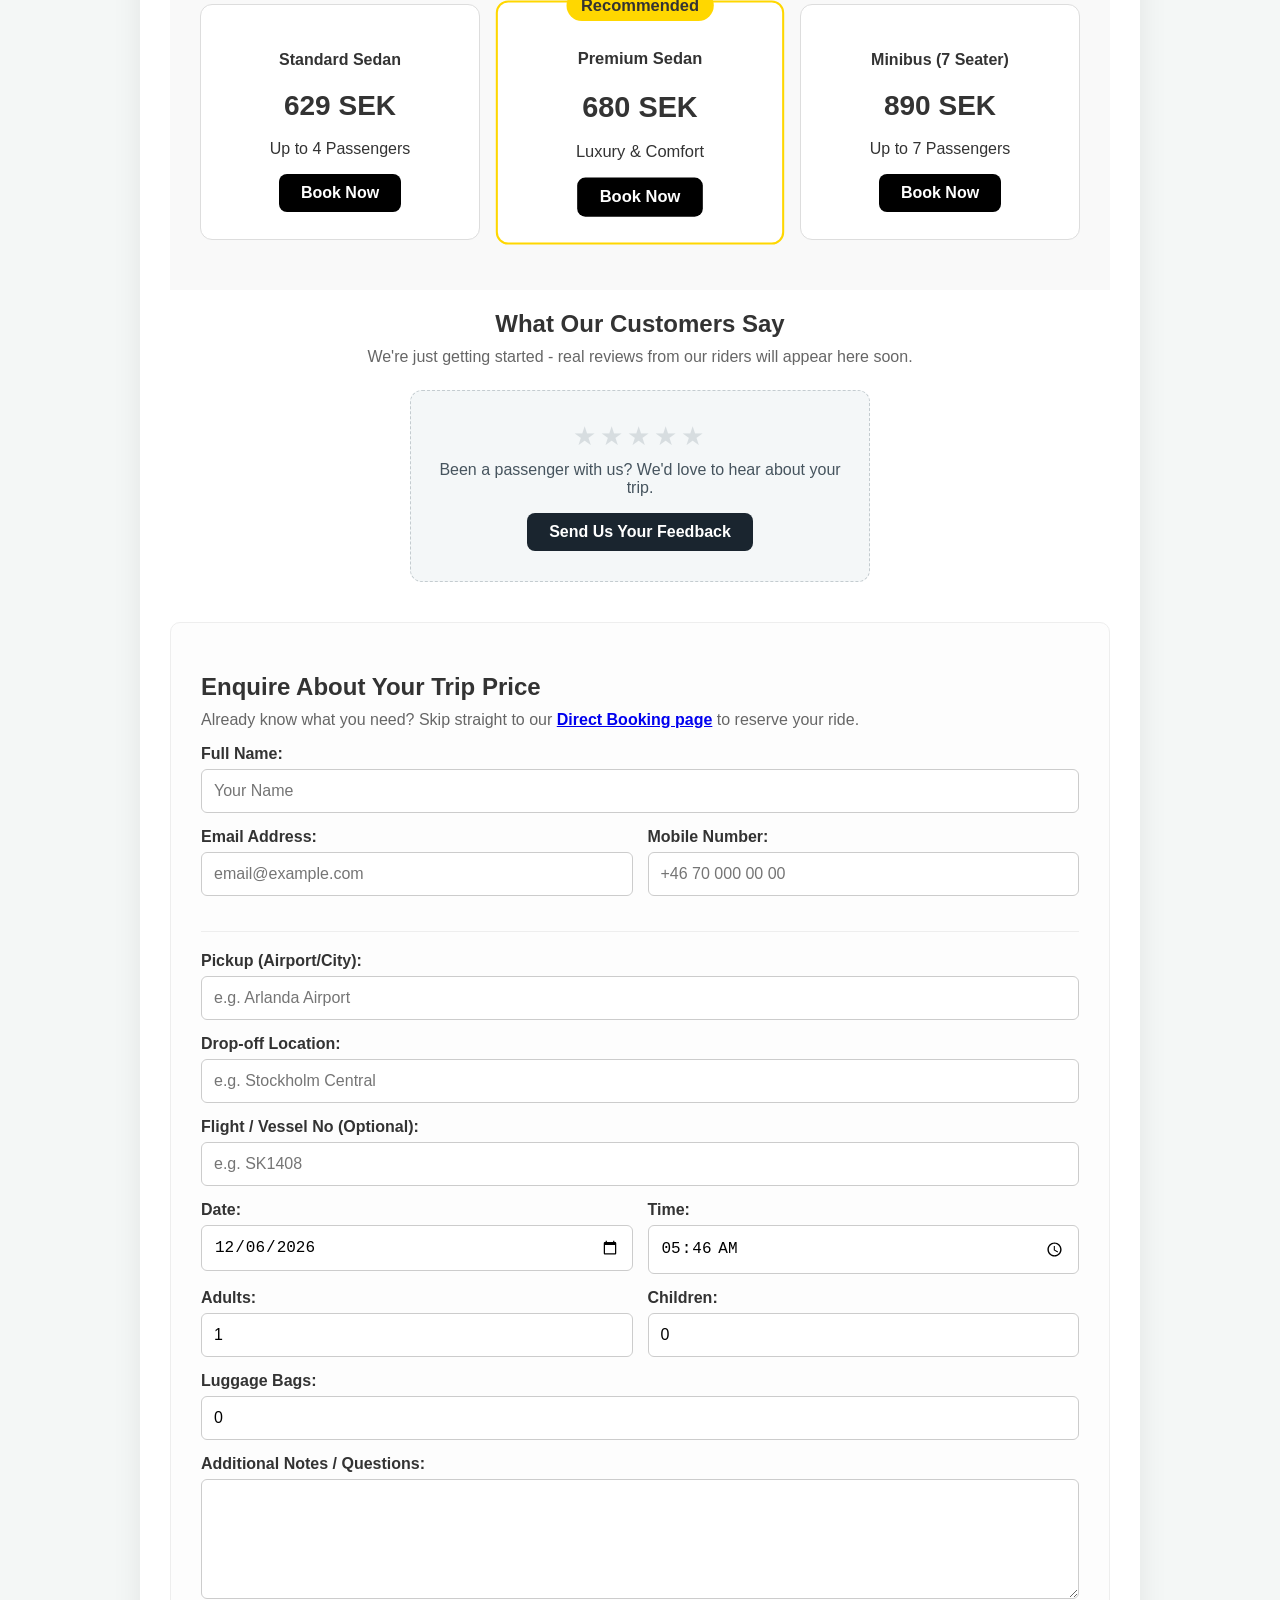
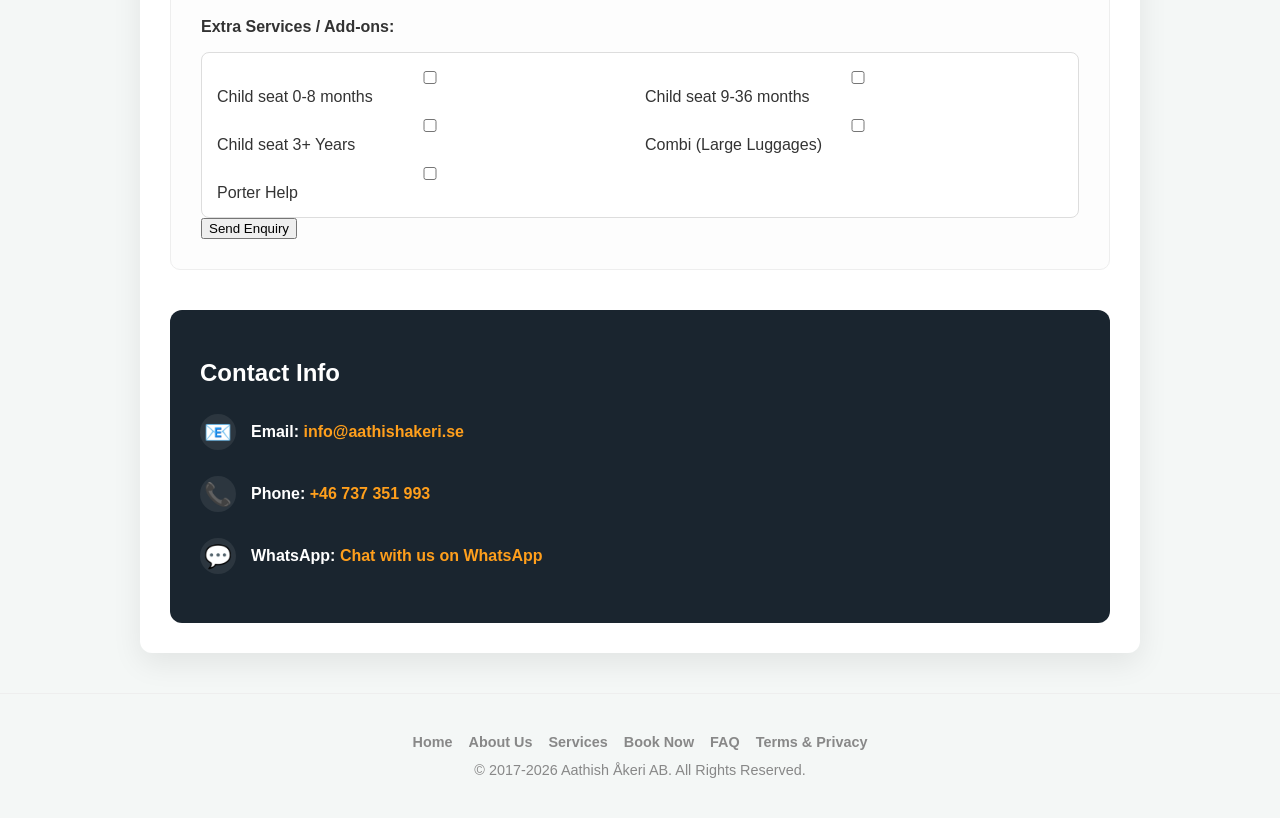
==== commit d7e4e0db: "Add the reviews section placeholder I said I'd ship earlier Honest "coming soon" state on the homepa" ====
--- a/index.html
+++ b/index.html
@@ -24,7 +24,7 @@
     <meta property="og:image" content="https://aathishakeri.se/assets/images/logo.png">
     <meta property="og:url" content="https://aathishakeri.se/">
     <meta name="twitter:card" content="summary">
-    <link rel="stylesheet" href="style.css?v=10">
+    <link rel="stylesheet" href="style.css?v=11">
     <link rel="apple-touch-icon" sizes="57x57" href="icons/apple-icon-57x57.png">
     <link rel="apple-touch-icon" sizes="60x60" href="icons/apple-icon-60x60.png">
     <link rel="apple-touch-icon" sizes="72x72" href="icons/apple-icon-72x72.png">
@@ -218,6 +218,17 @@
                 </div>
             </div>
         </section>
+        <section class="reviews-section" id="reviews">
+            <h2 data-i18n="reviewsTitle">What Our Customers Say</h2>
+            <p class="reviews-subtitle" data-i18n="reviewsSubtitle">We're just getting started - real reviews from
+                our riders will appear here soon.</p>
+            <div class="reviews-placeholder">
+                <div class="reviews-stars" aria-hidden="true">★★★★★</div>
+                <p data-i18n="reviewsPlaceholderText">Been a passenger with us? We'd love to hear about your trip.</p>
+                <a href="https://wa.me/46737351993" target="_blank" rel="noopener noreferrer" class="reviews-cta"
+                    data-i18n="reviewsCta">Send Us Your Feedback</a>
+            </div>
+        </section>
         <section class="enquiry-section" id="enquiry">
             <h2 id="enqTitle" data-i18n="enqTitle">Enquire About Your Trip Price</h2>
             <p style="margin-top:-10px; color:#666;" id="enqSkipText" data-i18n-html="enqSkipHtml">Already know what
@@ -390,7 +401,7 @@
         <button type="button" id="installBannerClose" class="install-banner-close" aria-label="Dismiss">&times;</button>
     </div>
 
-    <script src="script.js?v=4"></script>
+    <script src="script.js?v=5"></script>
 </body>
 
 </html>
--- a/style.css
+++ b/style.css
@@ -1051,3 +1051,53 @@
         flex-wrap: wrap;
     }
 }
+
+
+/* ===================================================== */
+/* Reviews / testimonials (placeholder until real reviews) */
+/* ===================================================== */
+.reviews-section {
+    text-align: center;
+}
+
+.reviews-subtitle {
+    max-width: 560px;
+    margin: -10px auto 24px;
+    color: #666;
+}
+
+.reviews-placeholder {
+    max-width: 460px;
+    margin: 0 auto;
+    background: #f4f7f8;
+    border: 1px dashed #c4ccd0;
+    border-radius: 12px;
+    padding: 30px 24px;
+}
+
+.reviews-stars {
+    font-size: 1.6rem;
+    letter-spacing: 4px;
+    color: #d7dde0;
+    margin-bottom: 10px;
+}
+
+.reviews-placeholder p {
+    color: #46545e;
+    margin: 0 0 16px;
+}
+
+.reviews-cta {
+    display: inline-block;
+    background: var(--primary);
+    color: #fff;
+    text-decoration: none;
+    font-weight: 700;
+    padding: 10px 22px;
+    border-radius: 8px;
+    transition: filter 150ms;
+}
+
+.reviews-cta:hover {
+    filter: brightness(1.15);
+}
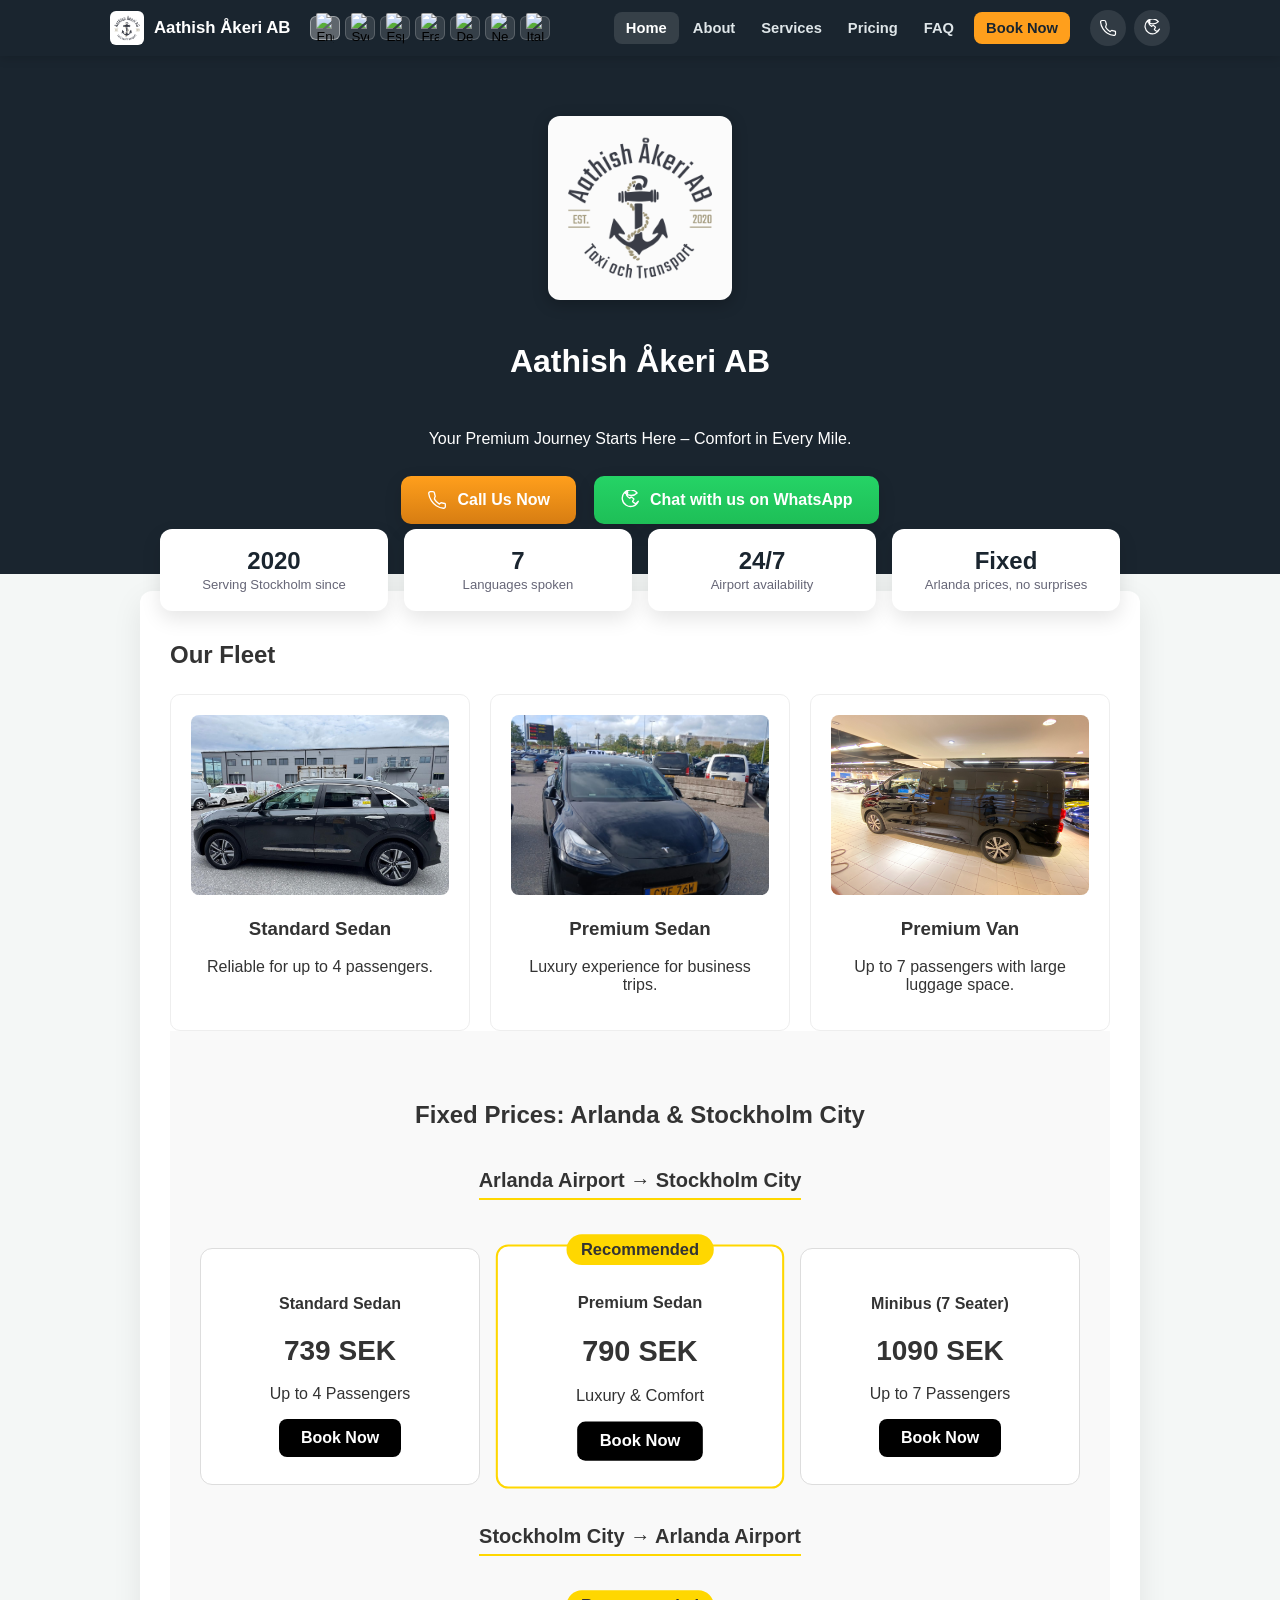
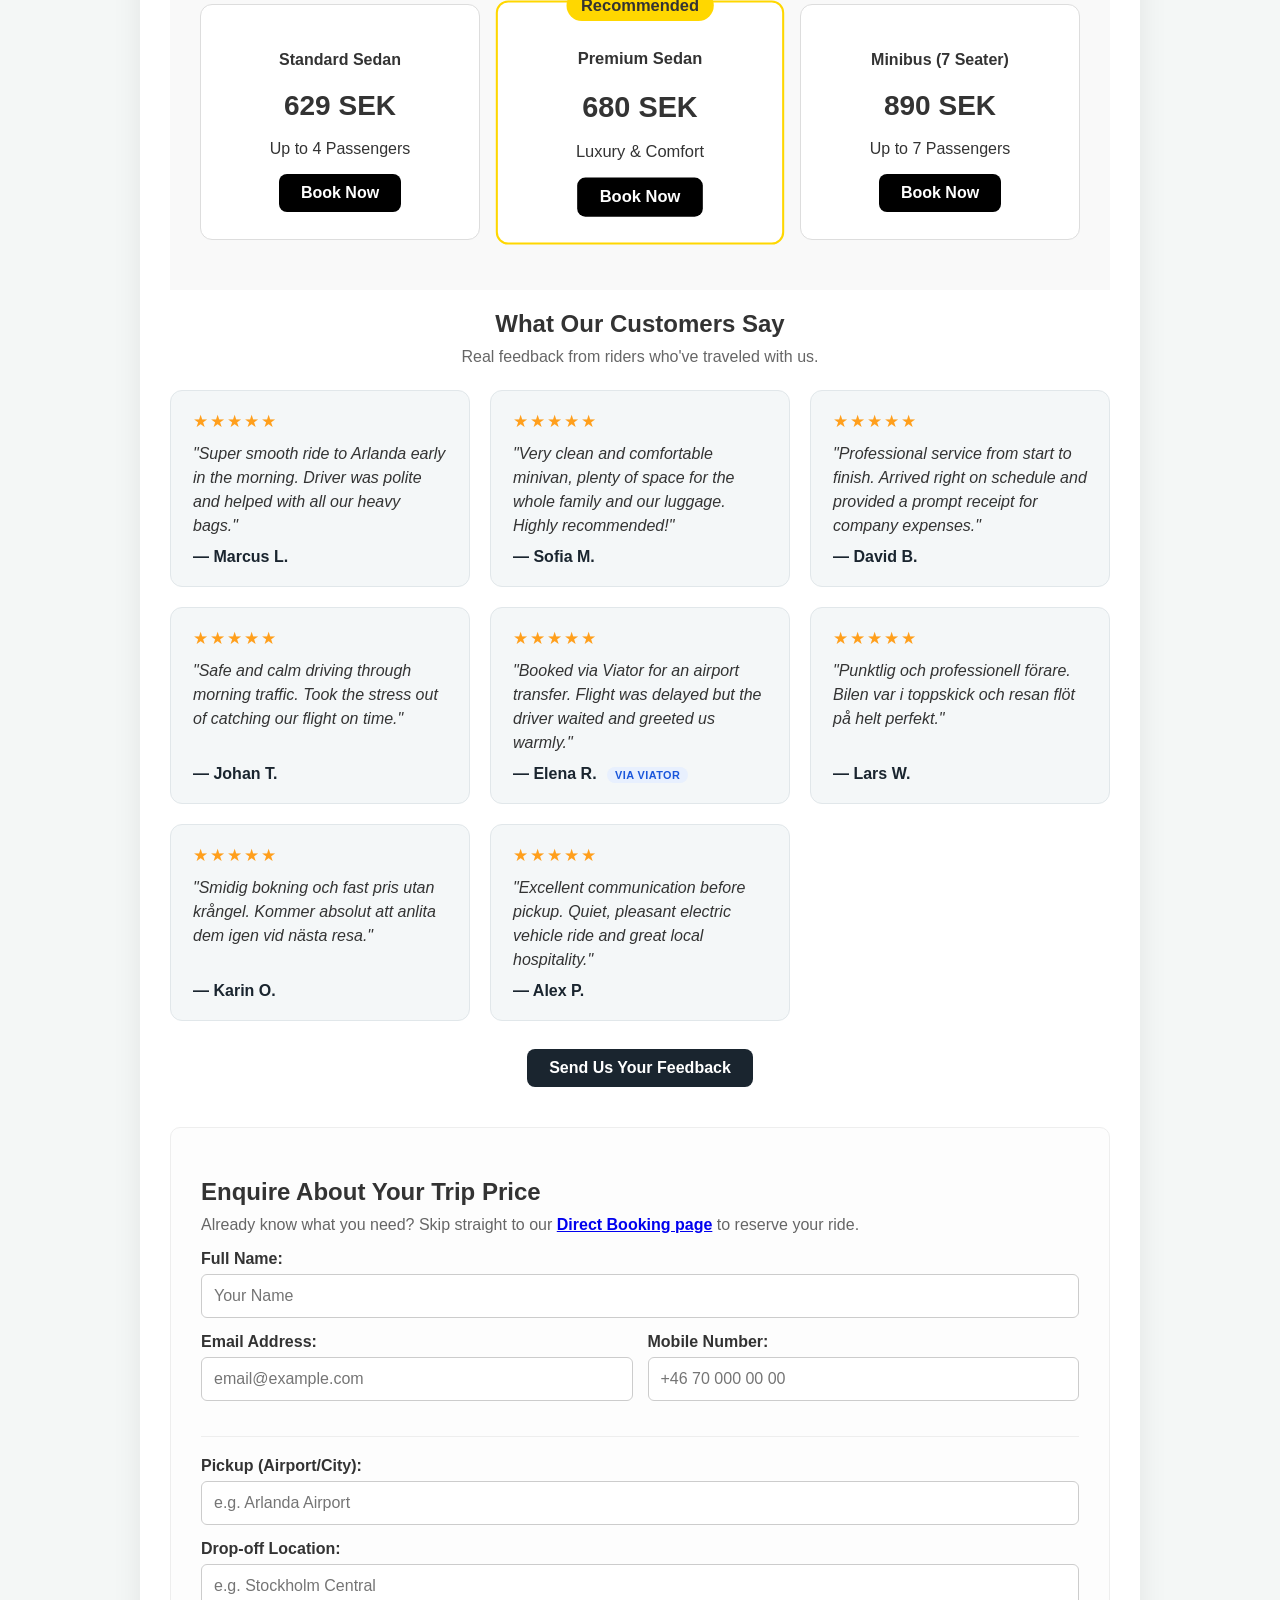
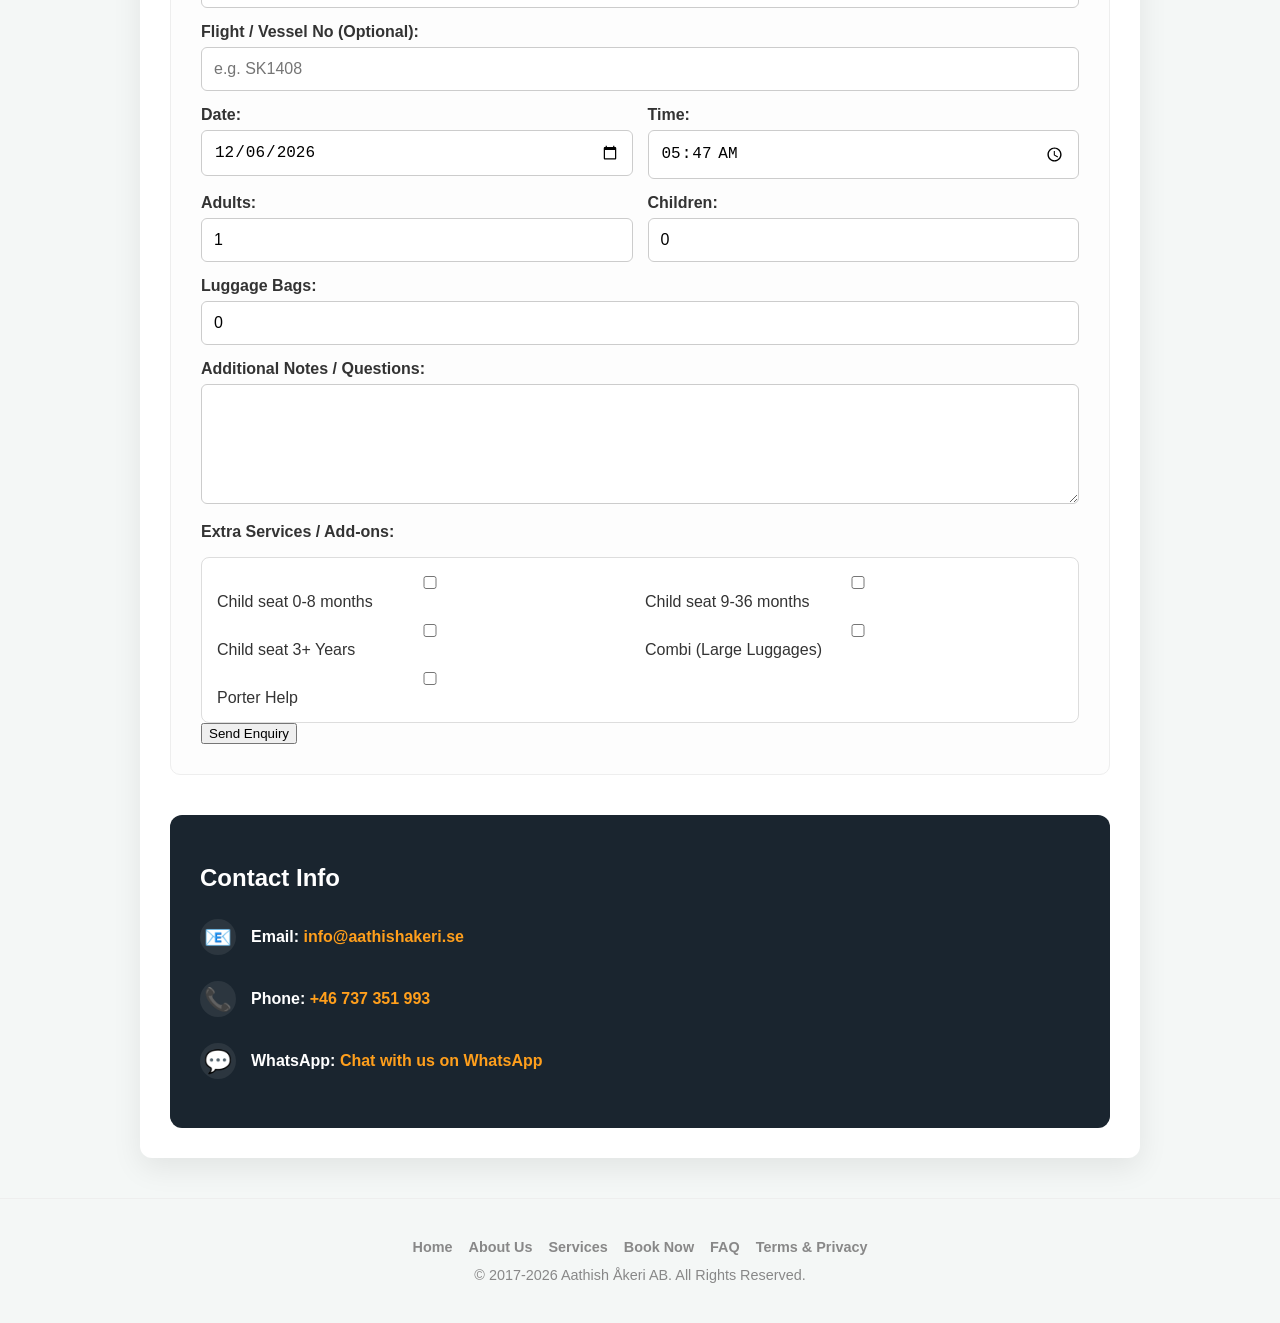
==== commit 0dc1a235: "Replace reviews placeholder with the 8 real customer reviews Marcus L., Sofia M., David B., Johan T." ====
--- a/index.html
+++ b/index.html
@@ -24,7 +24,7 @@
     <meta property="og:image" content="https://aathishakeri.se/assets/images/logo.png">
     <meta property="og:url" content="https://aathishakeri.se/">
     <meta name="twitter:card" content="summary">
-    <link rel="stylesheet" href="style.css?v=11">
+    <link rel="stylesheet" href="style.css?v=12">
     <link rel="apple-touch-icon" sizes="57x57" href="icons/apple-icon-57x57.png">
     <link rel="apple-touch-icon" sizes="60x60" href="icons/apple-icon-60x60.png">
     <link rel="apple-touch-icon" sizes="72x72" href="icons/apple-icon-72x72.png">
@@ -220,14 +220,60 @@
         </section>
         <section class="reviews-section" id="reviews">
             <h2 data-i18n="reviewsTitle">What Our Customers Say</h2>
-            <p class="reviews-subtitle" data-i18n="reviewsSubtitle">We're just getting started - real reviews from
-                our riders will appear here soon.</p>
-            <div class="reviews-placeholder">
-                <div class="reviews-stars" aria-hidden="true">★★★★★</div>
-                <p data-i18n="reviewsPlaceholderText">Been a passenger with us? We'd love to hear about your trip.</p>
-                <a href="https://wa.me/46737351993" target="_blank" rel="noopener noreferrer" class="reviews-cta"
-                    data-i18n="reviewsCta">Send Us Your Feedback</a>
-            </div>
+            <p class="reviews-subtitle" data-i18n="reviewsSubtitle">Real feedback from riders who've traveled with
+                us.</p>
+            <div class="reviews-grid">
+                <div class="review-card">
+                    <div class="review-stars" aria-hidden="true">★★★★★</div>
+                    <p class="review-quote">"Super smooth ride to Arlanda early in the morning. Driver was polite and
+                        helped with all our heavy bags."</p>
+                    <p class="review-author">— Marcus L.</p>
+                </div>
+                <div class="review-card">
+                    <div class="review-stars" aria-hidden="true">★★★★★</div>
+                    <p class="review-quote">"Very clean and comfortable minivan, plenty of space for the whole family
+                        and our luggage. Highly recommended!"</p>
+                    <p class="review-author">— Sofia M.</p>
+                </div>
+                <div class="review-card">
+                    <div class="review-stars" aria-hidden="true">★★★★★</div>
+                    <p class="review-quote">"Professional service from start to finish. Arrived right on schedule and
+                        provided a prompt receipt for company expenses."</p>
+                    <p class="review-author">— David B.</p>
+                </div>
+                <div class="review-card">
+                    <div class="review-stars" aria-hidden="true">★★★★★</div>
+                    <p class="review-quote">"Safe and calm driving through morning traffic. Took the stress out of
+                        catching our flight on time."</p>
+                    <p class="review-author">— Johan T.</p>
+                </div>
+                <div class="review-card">
+                    <div class="review-stars" aria-hidden="true">★★★★★</div>
+                    <p class="review-quote">"Booked via Viator for an airport transfer. Flight was delayed but the
+                        driver waited and greeted us warmly."</p>
+                    <p class="review-author">— Elena R. <span class="review-tag">via Viator</span></p>
+                </div>
+                <div class="review-card">
+                    <div class="review-stars" aria-hidden="true">★★★★★</div>
+                    <p class="review-quote">"Punktlig och professionell förare. Bilen var i toppskick och resan flöt
+                        på helt perfekt."</p>
+                    <p class="review-author">— Lars W.</p>
+                </div>
+                <div class="review-card">
+                    <div class="review-stars" aria-hidden="true">★★★★★</div>
+                    <p class="review-quote">"Smidig bokning och fast pris utan krångel. Kommer absolut att anlita dem
+                        igen vid nästa resa."</p>
+                    <p class="review-author">— Karin O.</p>
+                </div>
+                <div class="review-card">
+                    <div class="review-stars" aria-hidden="true">★★★★★</div>
+                    <p class="review-quote">"Excellent communication before pickup. Quiet, pleasant electric vehicle
+                        ride and great local hospitality."</p>
+                    <p class="review-author">— Alex P.</p>
+                </div>
+            </div>
+            <a href="https://wa.me/46737351993" target="_blank" rel="noopener noreferrer" class="reviews-cta"
+                data-i18n="reviewsCta">Send Us Your Feedback</a>
         </section>
         <section class="enquiry-section" id="enquiry">
             <h2 id="enqTitle" data-i18n="enqTitle">Enquire About Your Trip Price</h2>
@@ -401,7 +447,7 @@
         <button type="button" id="installBannerClose" class="install-banner-close" aria-label="Dismiss">&times;</button>
     </div>
 
-    <script src="script.js?v=5"></script>
+    <script src="script.js?v=6"></script>
 </body>
 
 </html>
--- a/style.css
+++ b/style.css
@@ -1054,7 +1054,7 @@
 
 
 /* ===================================================== */
-/* Reviews / testimonials (placeholder until real reviews) */
+/* Reviews / testimonials                                 */
 /* ===================================================== */
 .reviews-section {
     text-align: center;
@@ -1066,25 +1066,57 @@
     color: #666;
 }
 
-.reviews-placeholder {
-    max-width: 460px;
-    margin: 0 auto;
+.reviews-grid {
+    display: grid;
+    grid-template-columns: repeat(auto-fit, minmax(260px, 1fr));
+    gap: 20px;
+    max-width: 1040px;
+    margin: 0 auto 28px;
+    text-align: left;
+}
+
+.review-card {
+    display: flex;
+    flex-direction: column;
+    gap: 10px;
     background: #f4f7f8;
-    border: 1px dashed #c4ccd0;
+    border: 1px solid #e1e7ea;
     border-radius: 12px;
-    padding: 30px 24px;
-}
-
-.reviews-stars {
-    font-size: 1.6rem;
-    letter-spacing: 4px;
-    color: #d7dde0;
-    margin-bottom: 10px;
-}
-
-.reviews-placeholder p {
-    color: #46545e;
-    margin: 0 0 16px;
+    padding: 20px 22px;
+}
+
+.review-stars {
+    font-size: 1.05rem;
+    letter-spacing: 2px;
+    color: var(--accent);
+}
+
+.review-quote {
+    flex: 1;
+    margin: 0;
+    color: #333;
+    font-style: italic;
+    line-height: 1.5;
+}
+
+.review-author {
+    margin: 0;
+    font-weight: 700;
+    color: var(--primary);
+}
+
+.review-tag {
+    display: inline-block;
+    margin-left: 6px;
+    font-size: 0.68rem;
+    font-weight: 700;
+    text-transform: uppercase;
+    letter-spacing: 0.04em;
+    background: #e8f0fe;
+    color: #1a56db;
+    padding: 2px 8px;
+    border-radius: 10px;
+    vertical-align: middle;
 }
 
 .reviews-cta {
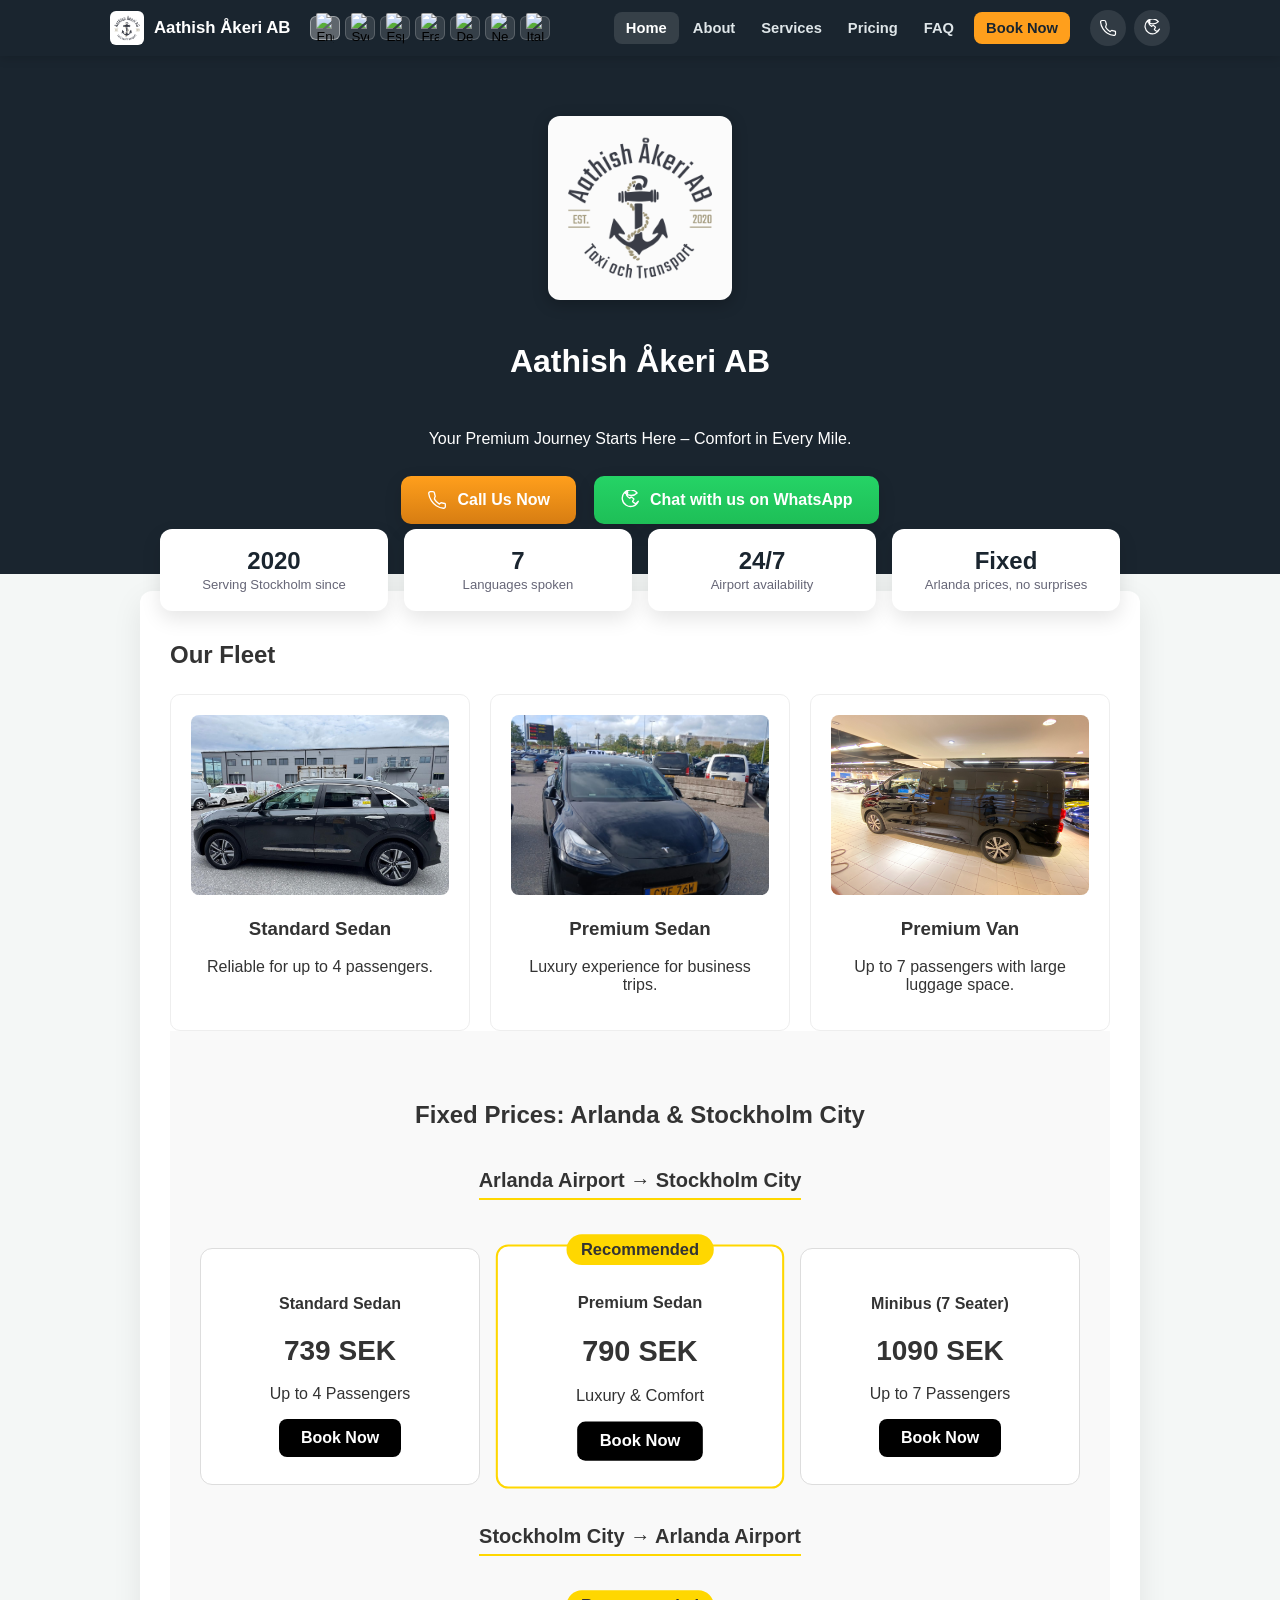
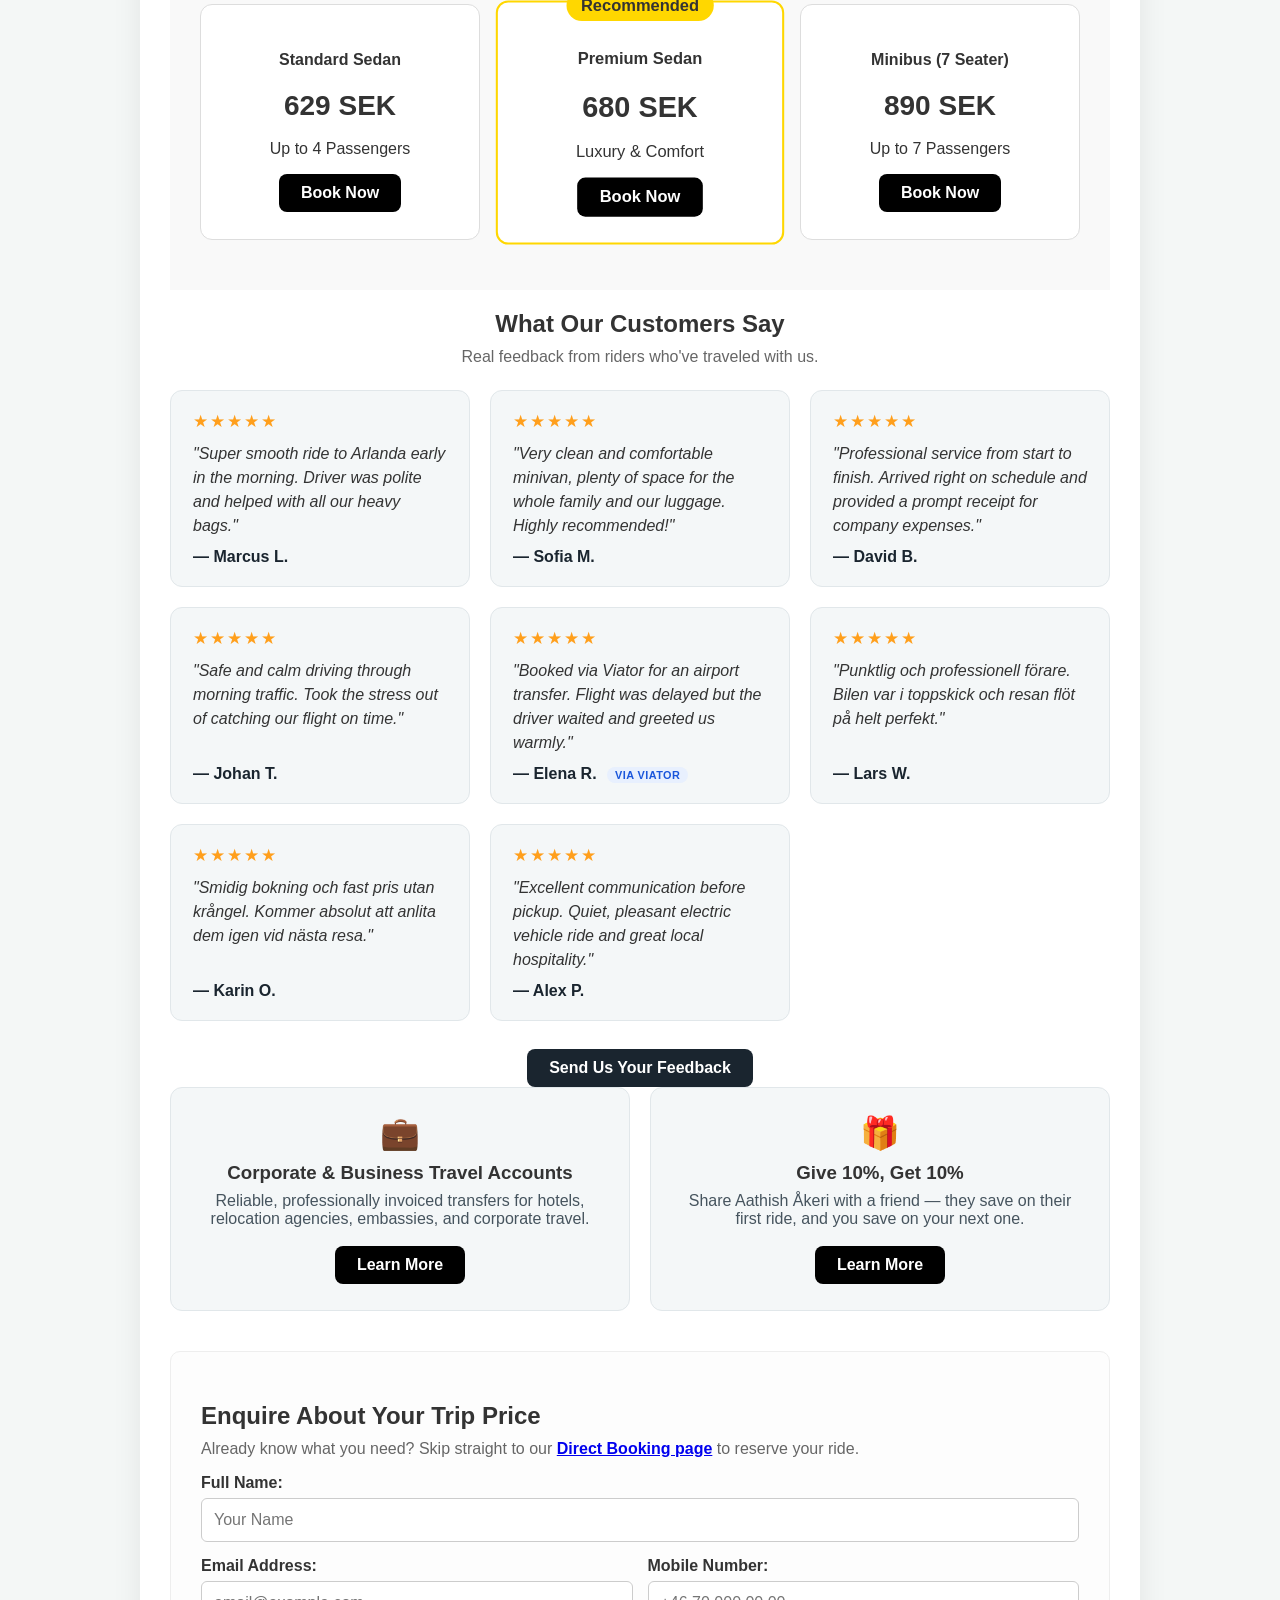
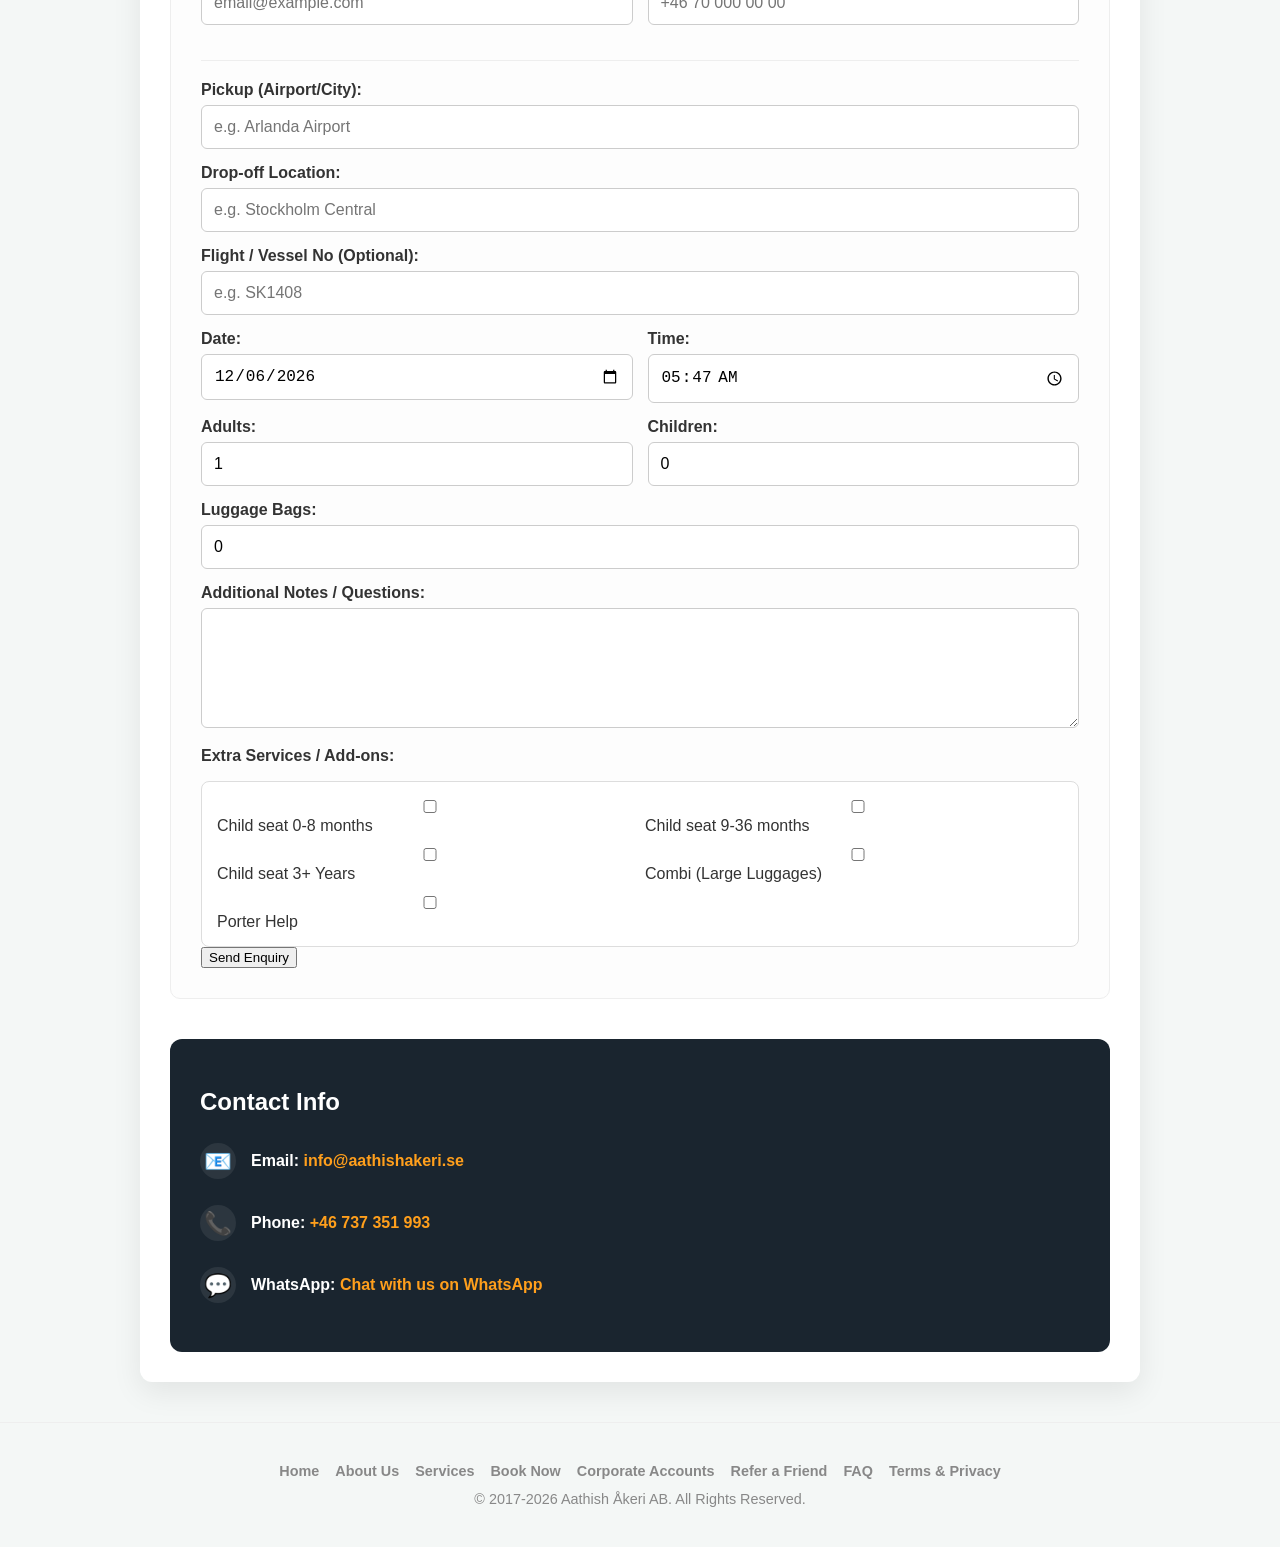
==== commit e2abd256: "Add Corporate Accounts, Refer a Friend, and an SEO guide page 1. corporate.html - a dedicated page f" ====
--- a/index.html
+++ b/index.html
@@ -24,7 +24,7 @@
     <meta property="og:image" content="https://aathishakeri.se/assets/images/logo.png">
     <meta property="og:url" content="https://aathishakeri.se/">
     <meta name="twitter:card" content="summary">
-    <link rel="stylesheet" href="style.css?v=12">
+    <link rel="stylesheet" href="style.css?v=13">
     <link rel="apple-touch-icon" sizes="57x57" href="icons/apple-icon-57x57.png">
     <link rel="apple-touch-icon" sizes="60x60" href="icons/apple-icon-60x60.png">
     <link rel="apple-touch-icon" sizes="72x72" href="icons/apple-icon-72x72.png">
@@ -275,6 +275,26 @@
             <a href="https://wa.me/46737351993" target="_blank" rel="noopener noreferrer" class="reviews-cta"
                 data-i18n="reviewsCta">Send Us Your Feedback</a>
         </section>
+
+        <section class="partner-section">
+            <div class="partner-grid">
+                <div class="partner-card">
+                    <span class="service-icon">💼</span>
+                    <h3 data-i18n="corporateHeroTitle">Corporate & Business Travel Accounts</h3>
+                    <p data-i18n="corporateHeroSubtitle">Reliable, professionally invoiced transfers for hotels,
+                        relocation agencies, embassies, and corporate travel.</p>
+                    <a href="corporate.html" class="btn-book" data-i18n="btnLearnMore">Learn More</a>
+                </div>
+                <div class="partner-card">
+                    <span class="service-icon">🎁</span>
+                    <h3 data-i18n="referralHeroTitle">Give 10%, Get 10%</h3>
+                    <p data-i18n="referralHeroSubtitle">Share Aathish Åkeri with a friend — they save on their first
+                        ride, and you save on your next one.</p>
+                    <a href="referral.html" class="btn-book" data-i18n="btnLearnMore">Learn More</a>
+                </div>
+            </div>
+        </section>
+
         <section class="enquiry-section" id="enquiry">
             <h2 id="enqTitle" data-i18n="enqTitle">Enquire About Your Trip Price</h2>
             <p style="margin-top:-10px; color:#666;" id="enqSkipText" data-i18n-html="enqSkipHtml">Already know what
@@ -434,6 +454,8 @@
             <a href="about.html" data-i18n="footerAboutUs">About Us</a>
             <a href="services.html" data-i18n="navServices">Services</a>
             <a href="booking.html" data-i18n="navBookNow">Book Now</a>
+            <a href="corporate.html" data-i18n="footerCorporate">Corporate Accounts</a>
+            <a href="referral.html" data-i18n="footerReferral">Refer a Friend</a>
             <a href="faq.html" data-i18n="navFAQ">FAQ</a>
             <a href="terms.html" data-i18n="footerTermsPrivacy">Terms & Privacy</a>
         </div>
@@ -447,7 +469,7 @@
         <button type="button" id="installBannerClose" class="install-banner-close" aria-label="Dismiss">&times;</button>
     </div>
 
-    <script src="script.js?v=6"></script>
+    <script src="script.js?v=7"></script>
 </body>
 
 </html>
--- a/style.css
+++ b/style.css
@@ -1133,3 +1133,67 @@
 .reviews-cta:hover {
     filter: brightness(1.15);
 }
+
+
+/* ===================================================== */
+/* Comparison tables (SEO guide pages)                    */
+/* ===================================================== */
+.compare-table {
+    width: 100%;
+    border-collapse: collapse;
+    min-width: 560px;
+    background: #fff;
+}
+
+.compare-table th,
+.compare-table td {
+    text-align: left;
+    padding: 12px 14px;
+    border-bottom: 1px solid #e1e7ea;
+}
+
+.compare-table thead th {
+    background: #f4f7f8;
+    font-size: 0.8rem;
+    text-transform: uppercase;
+    letter-spacing: 0.04em;
+    color: #666;
+}
+
+.compare-table tr.highlight-row {
+    background: #fff8ec;
+    font-weight: 700;
+}
+
+
+/* ===================================================== */
+/* Partner teasers (corporate accounts / referral)        */
+/* ===================================================== */
+.partner-grid {
+    display: grid;
+    grid-template-columns: repeat(auto-fit, minmax(260px, 1fr));
+    gap: 20px;
+}
+
+.partner-card {
+    background: #f4f7f8;
+    border: 1px solid #e1e7ea;
+    border-radius: 12px;
+    padding: 26px 24px;
+    text-align: center;
+}
+
+.partner-card .service-icon {
+    font-size: 2rem;
+    display: block;
+    margin-bottom: 10px;
+}
+
+.partner-card h3 {
+    margin: 0 0 8px;
+}
+
+.partner-card p {
+    color: #46545e;
+    margin: 0 0 18px;
+}
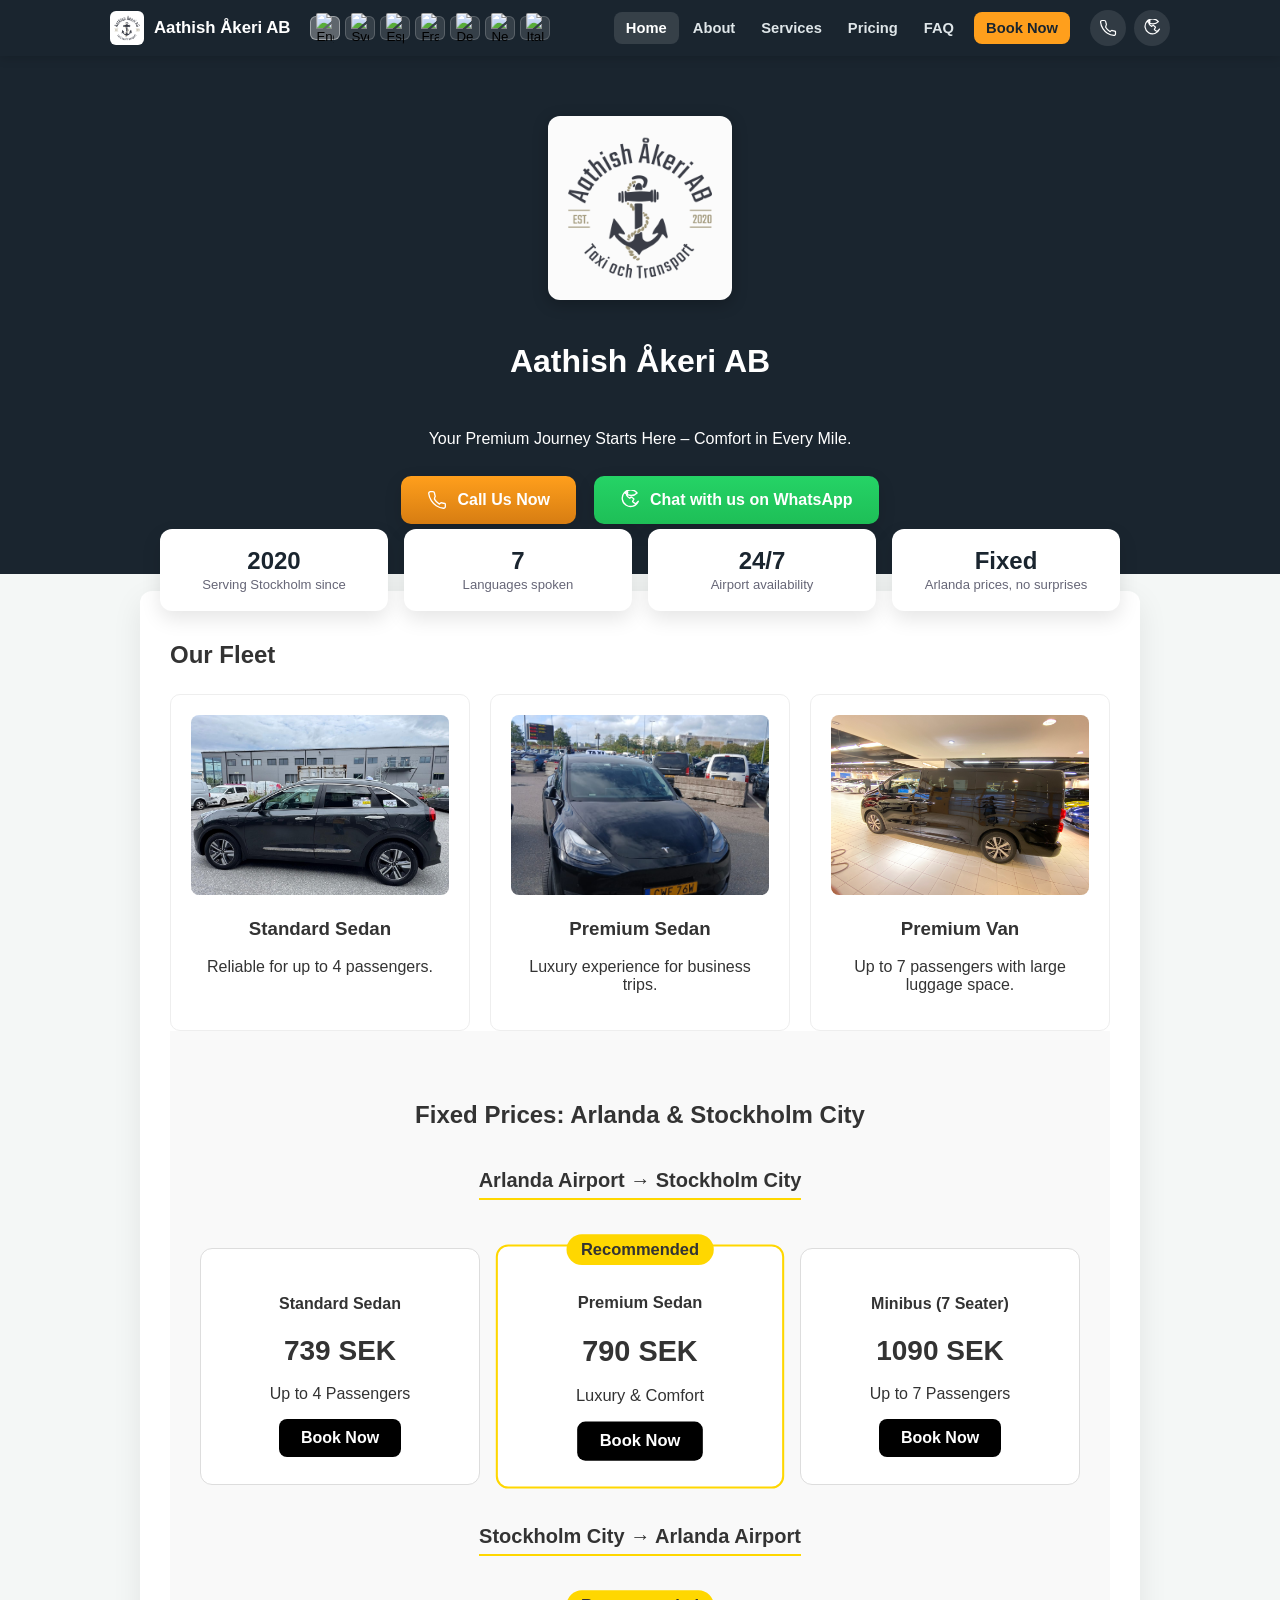
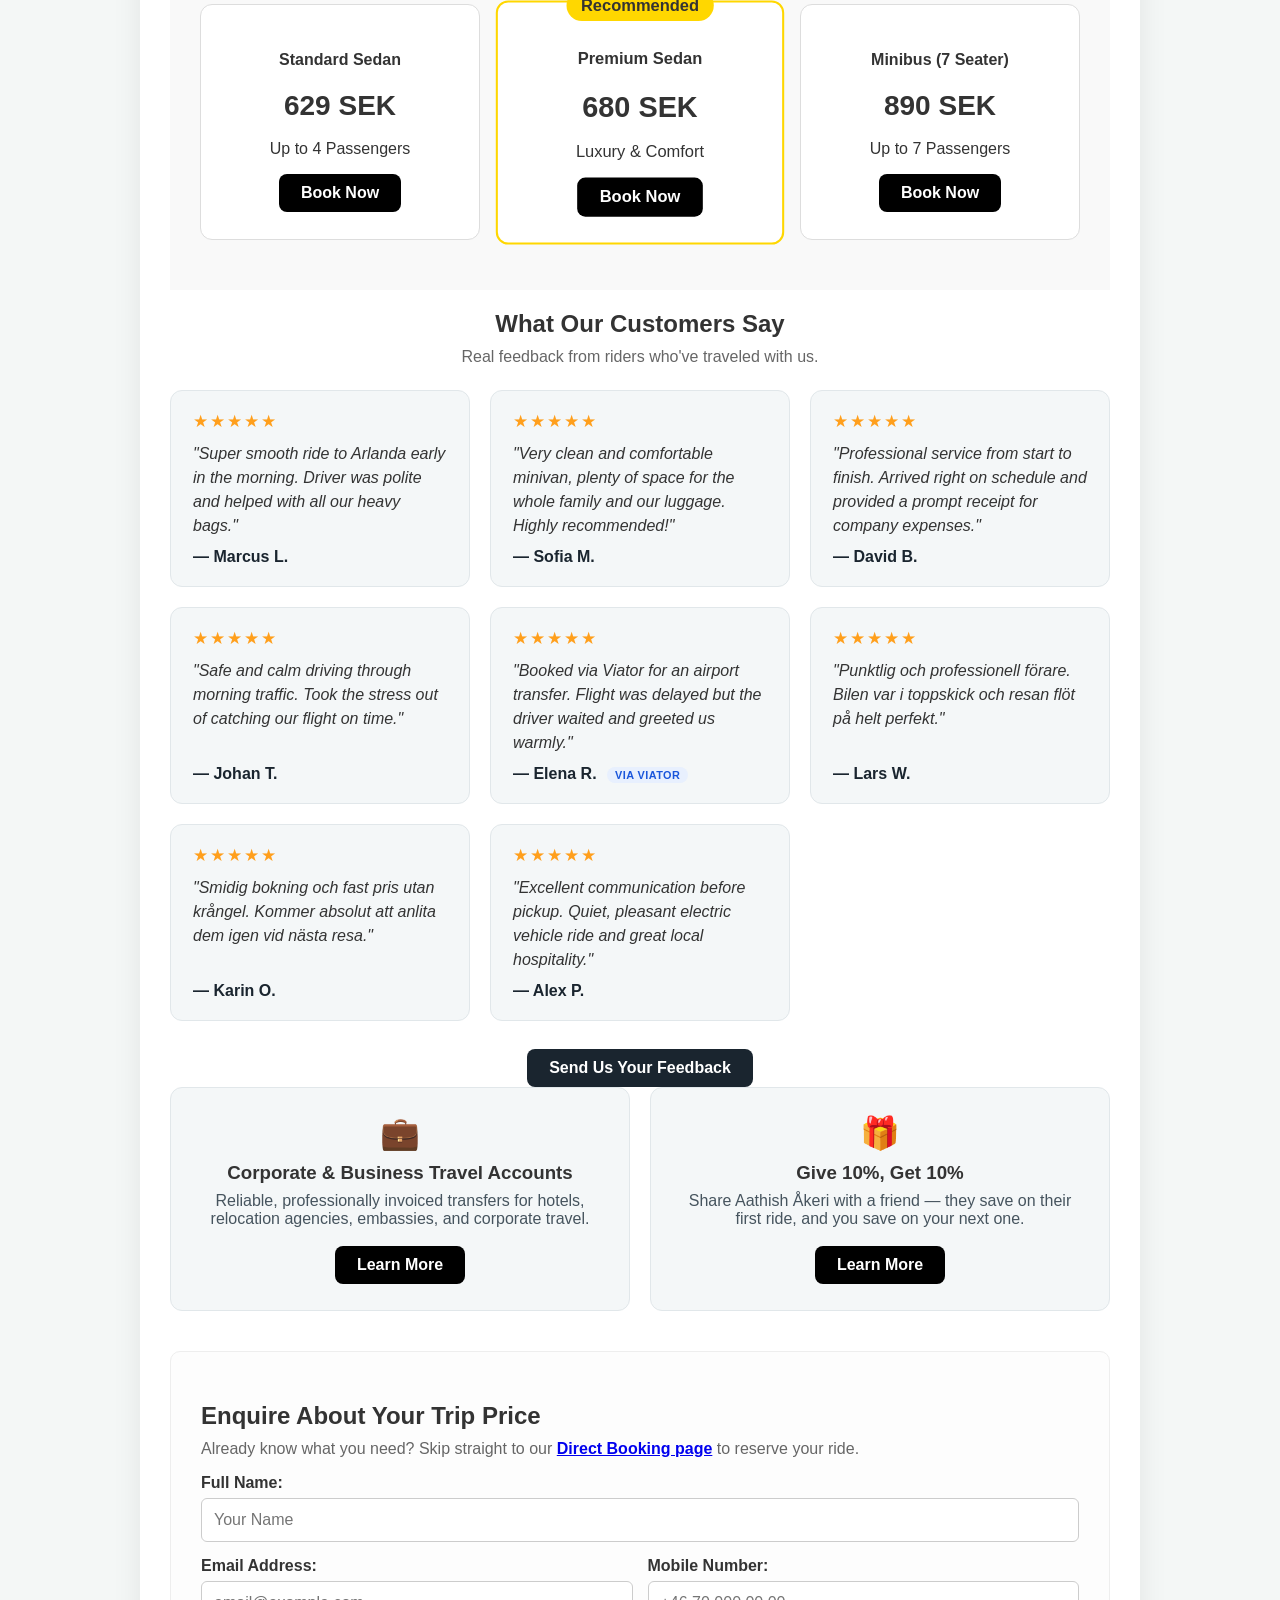
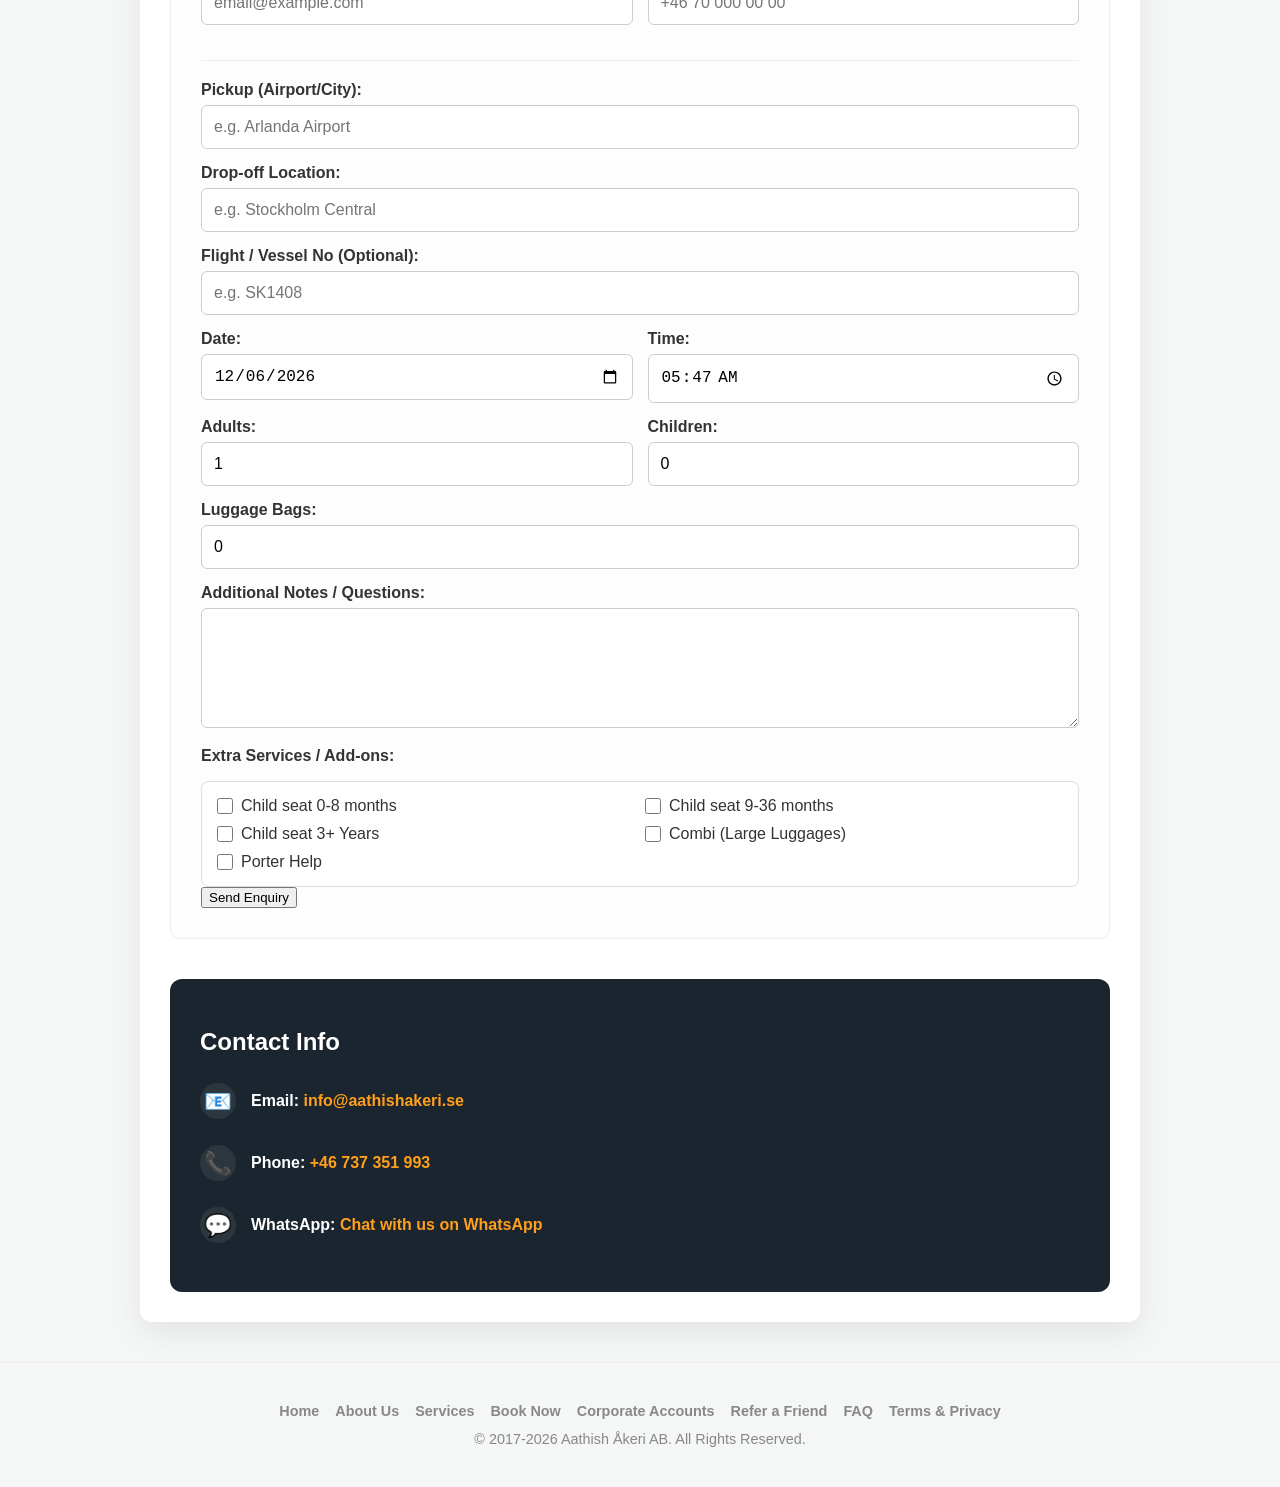
==== commit 20bafc2f: "Fix checkbox alignment on the booking form's add-ons list The global "input, textarea { width: 100%;" ====
--- a/index.html
+++ b/index.html
@@ -24,7 +24,7 @@
     <meta property="og:image" content="https://aathishakeri.se/assets/images/logo.png">
     <meta property="og:url" content="https://aathishakeri.se/">
     <meta name="twitter:card" content="summary">
-    <link rel="stylesheet" href="style.css?v=13">
+    <link rel="stylesheet" href="style.css?v=14">
     <link rel="apple-touch-icon" sizes="57x57" href="icons/apple-icon-57x57.png">
     <link rel="apple-touch-icon" sizes="60x60" href="icons/apple-icon-60x60.png">
     <link rel="apple-touch-icon" sizes="72x72" href="icons/apple-icon-72x72.png">
--- a/style.css
+++ b/style.css
@@ -306,8 +306,9 @@
     font-weight: 700;
 }
 
-input,
-textarea {
+input:not([type="checkbox"]):not([type="radio"]),
+textarea,
+select {
     width: 100%;
     padding: 12px;
     border: 1px solid #ccc;
@@ -334,6 +335,21 @@
     background: #fff;
     border: 1px solid #ddd;
     border-radius: 8px;
+}
+
+.addons label {
+    display: flex;
+    align-items: center;
+    gap: 8px;
+    font-weight: 400;
+    cursor: pointer;
+}
+
+.addons label input[type="checkbox"] {
+    flex: 0 0 auto;
+    width: 16px;
+    height: 16px;
+    margin: 0;
 }
 
 @media (min-width:600px) {
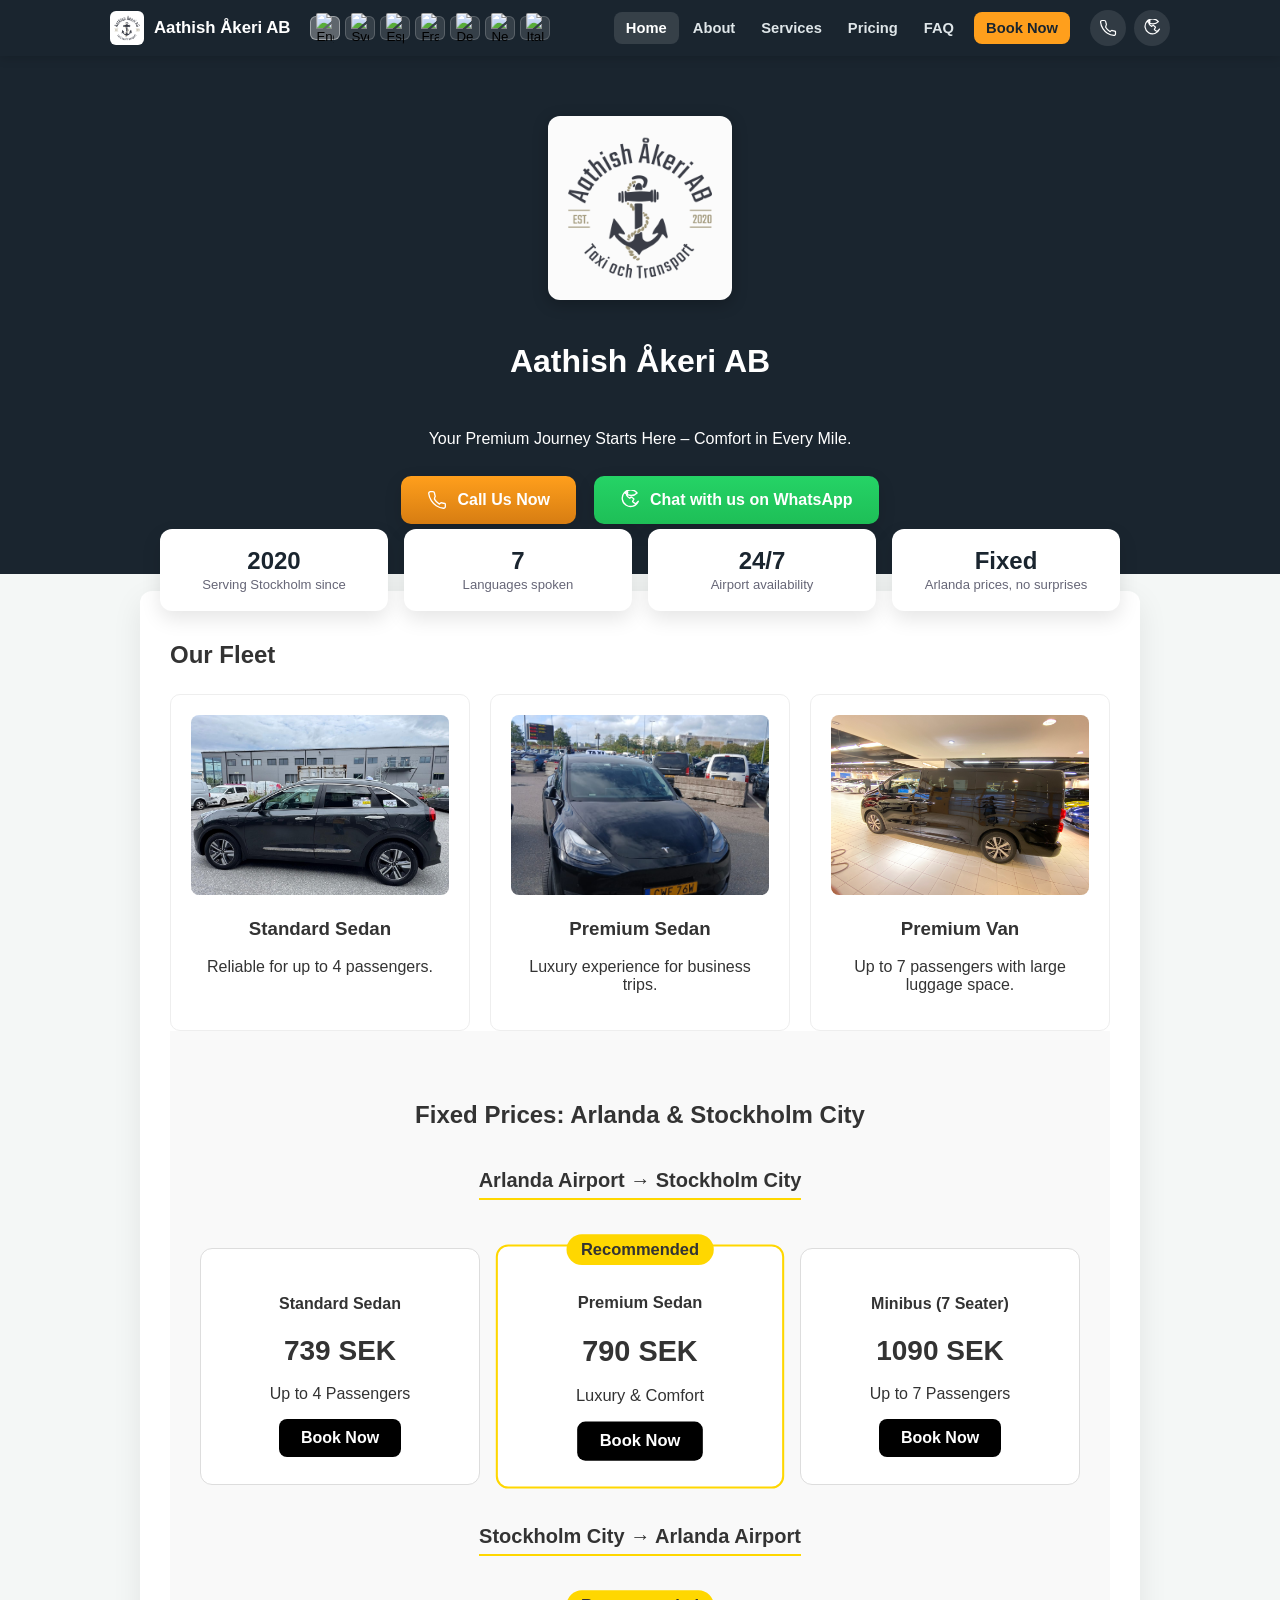
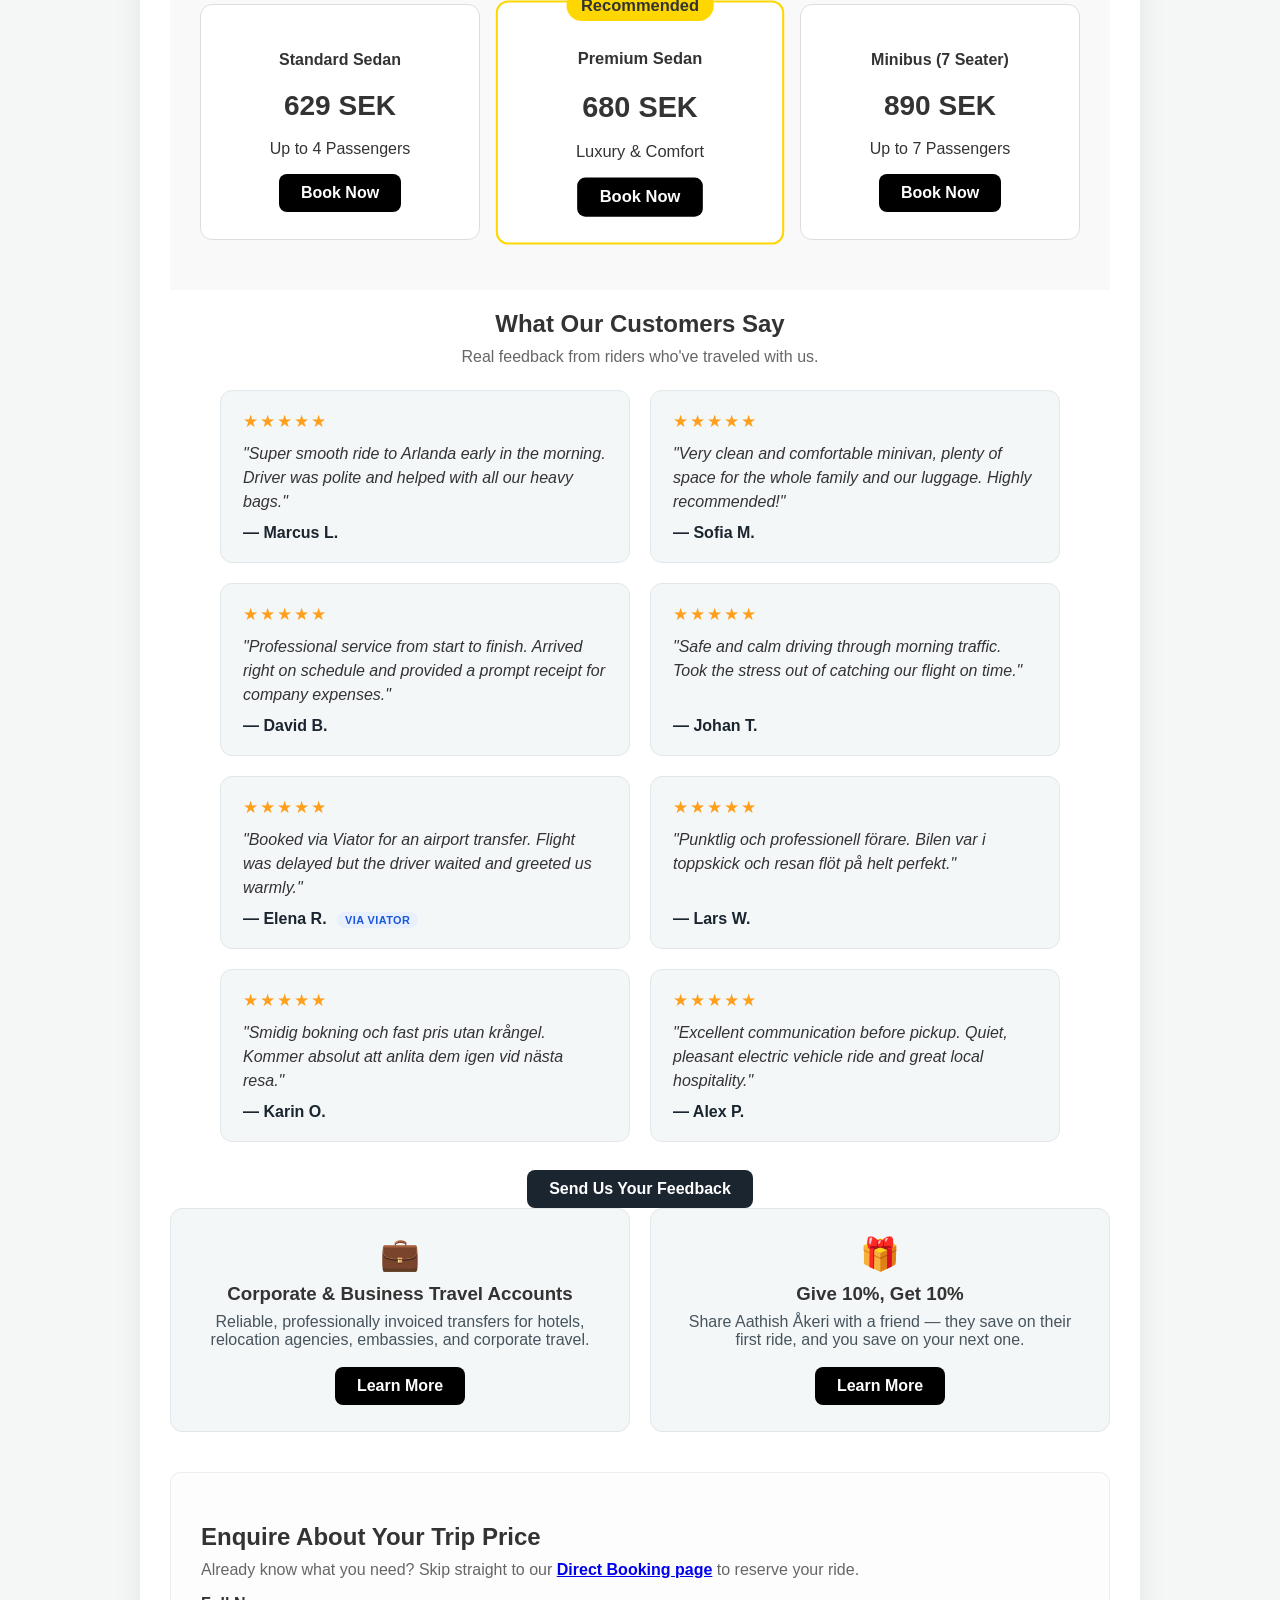
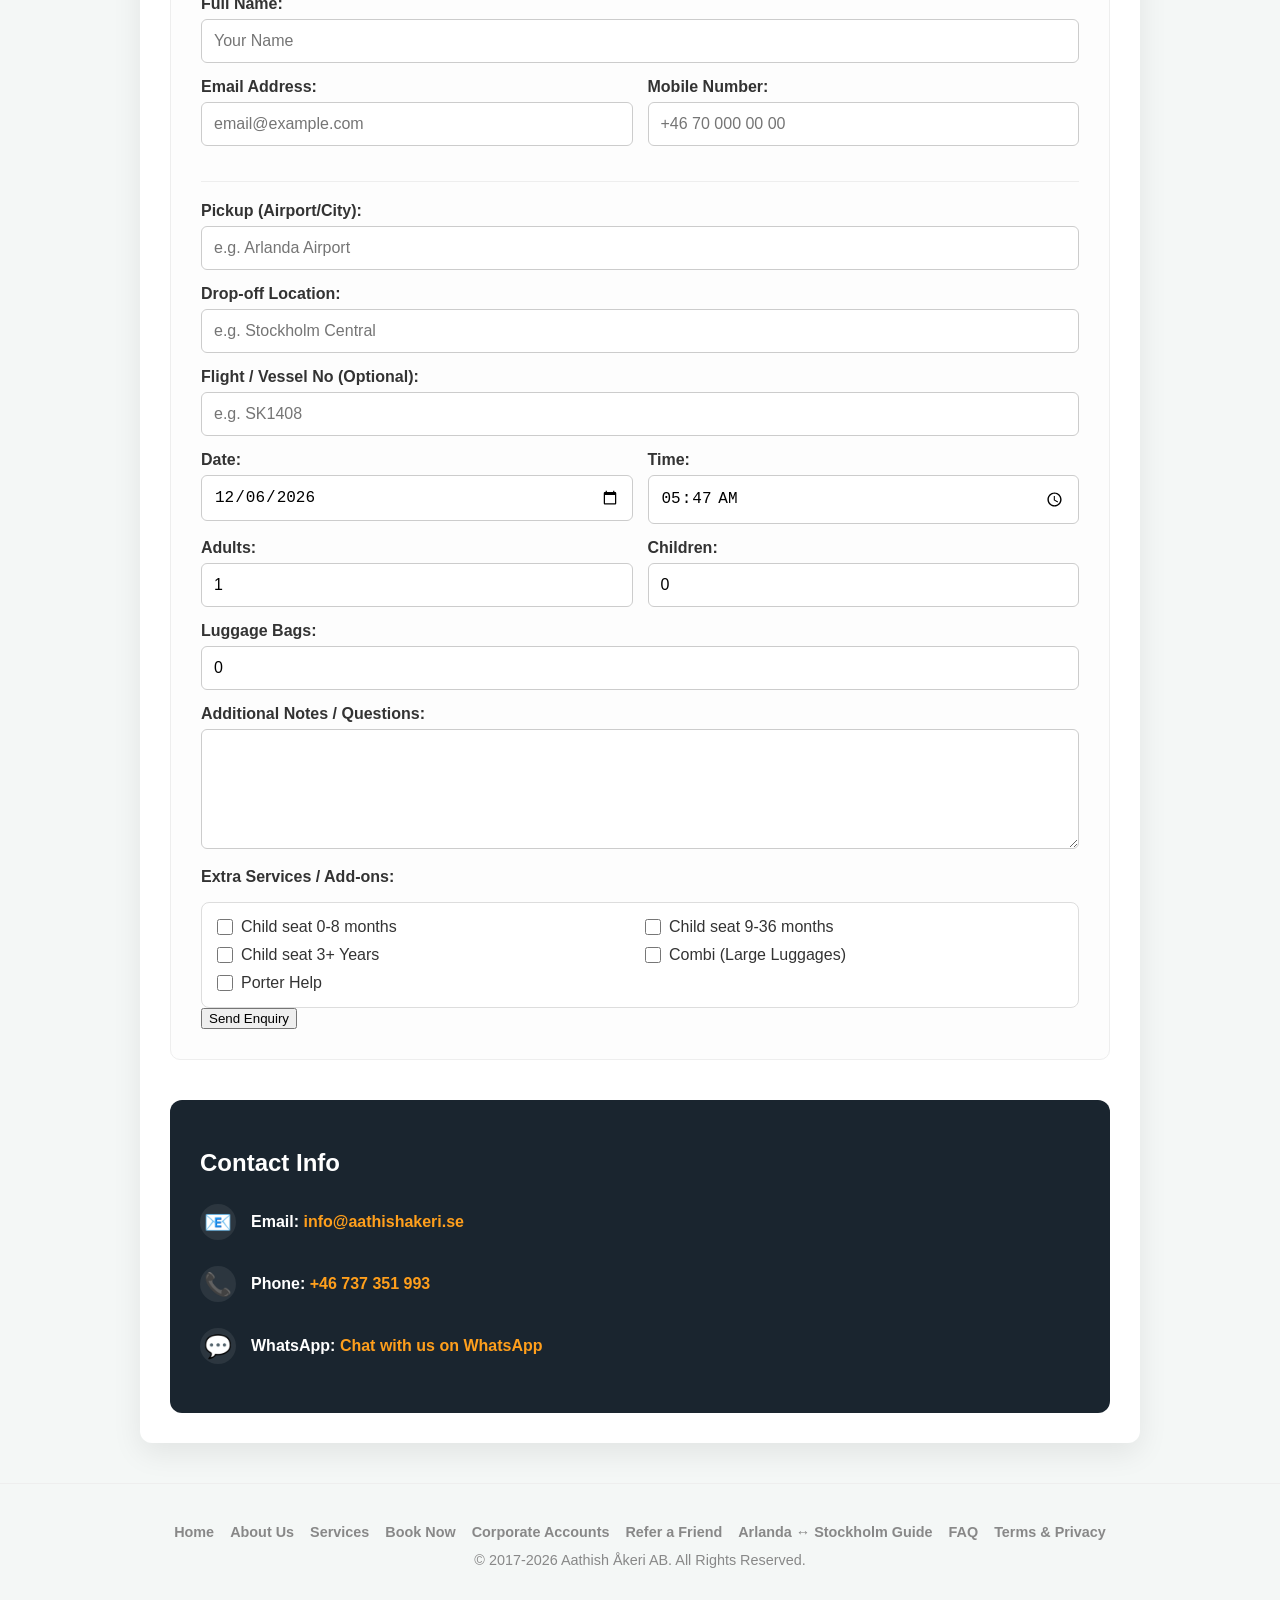
==== commit ff7c4d4a: "Add missing footer link to the SEO guide + fix reviews grid alignment 1. The Arlanda <-> Stockholm g" ====
--- a/index.html
+++ b/index.html
@@ -24,7 +24,7 @@
     <meta property="og:image" content="https://aathishakeri.se/assets/images/logo.png">
     <meta property="og:url" content="https://aathishakeri.se/">
     <meta name="twitter:card" content="summary">
-    <link rel="stylesheet" href="style.css?v=14">
+    <link rel="stylesheet" href="style.css?v=15">
     <link rel="apple-touch-icon" sizes="57x57" href="icons/apple-icon-57x57.png">
     <link rel="apple-touch-icon" sizes="60x60" href="icons/apple-icon-60x60.png">
     <link rel="apple-touch-icon" sizes="72x72" href="icons/apple-icon-72x72.png">
@@ -456,6 +456,7 @@
             <a href="booking.html" data-i18n="navBookNow">Book Now</a>
             <a href="corporate.html" data-i18n="footerCorporate">Corporate Accounts</a>
             <a href="referral.html" data-i18n="footerReferral">Refer a Friend</a>
+            <a href="guide-arlanda-stockholm.html" data-i18n="footerGuide">Arlanda &harr; Stockholm Guide</a>
             <a href="faq.html" data-i18n="navFAQ">FAQ</a>
             <a href="terms.html" data-i18n="footerTermsPrivacy">Terms & Privacy</a>
         </div>
--- a/style.css
+++ b/style.css
@@ -1084,11 +1084,17 @@
 
 .reviews-grid {
     display: grid;
-    grid-template-columns: repeat(auto-fit, minmax(260px, 1fr));
+    grid-template-columns: repeat(2, 1fr);
     gap: 20px;
-    max-width: 1040px;
+    max-width: 840px;
     margin: 0 auto 28px;
     text-align: left;
+}
+
+@media (max-width: 700px) {
+    .reviews-grid {
+        grid-template-columns: 1fr;
+    }
 }
 
 .review-card {
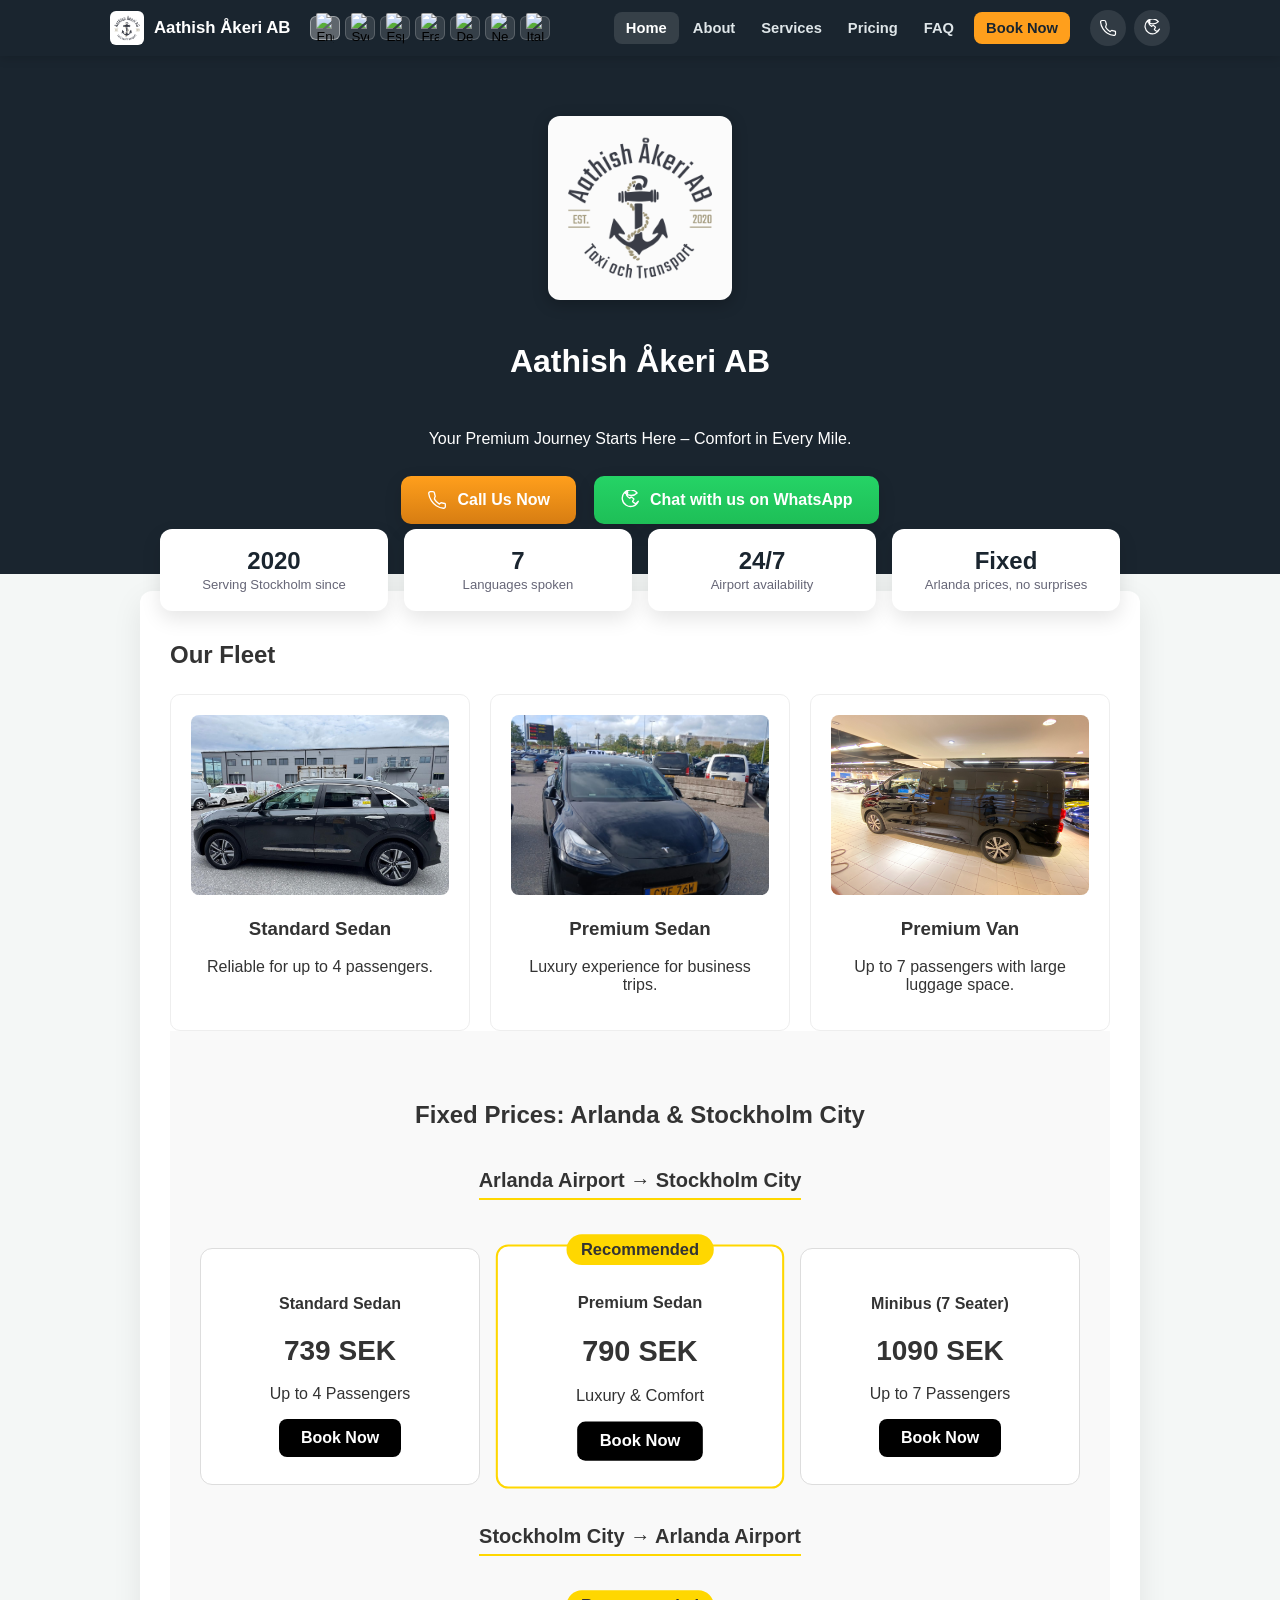
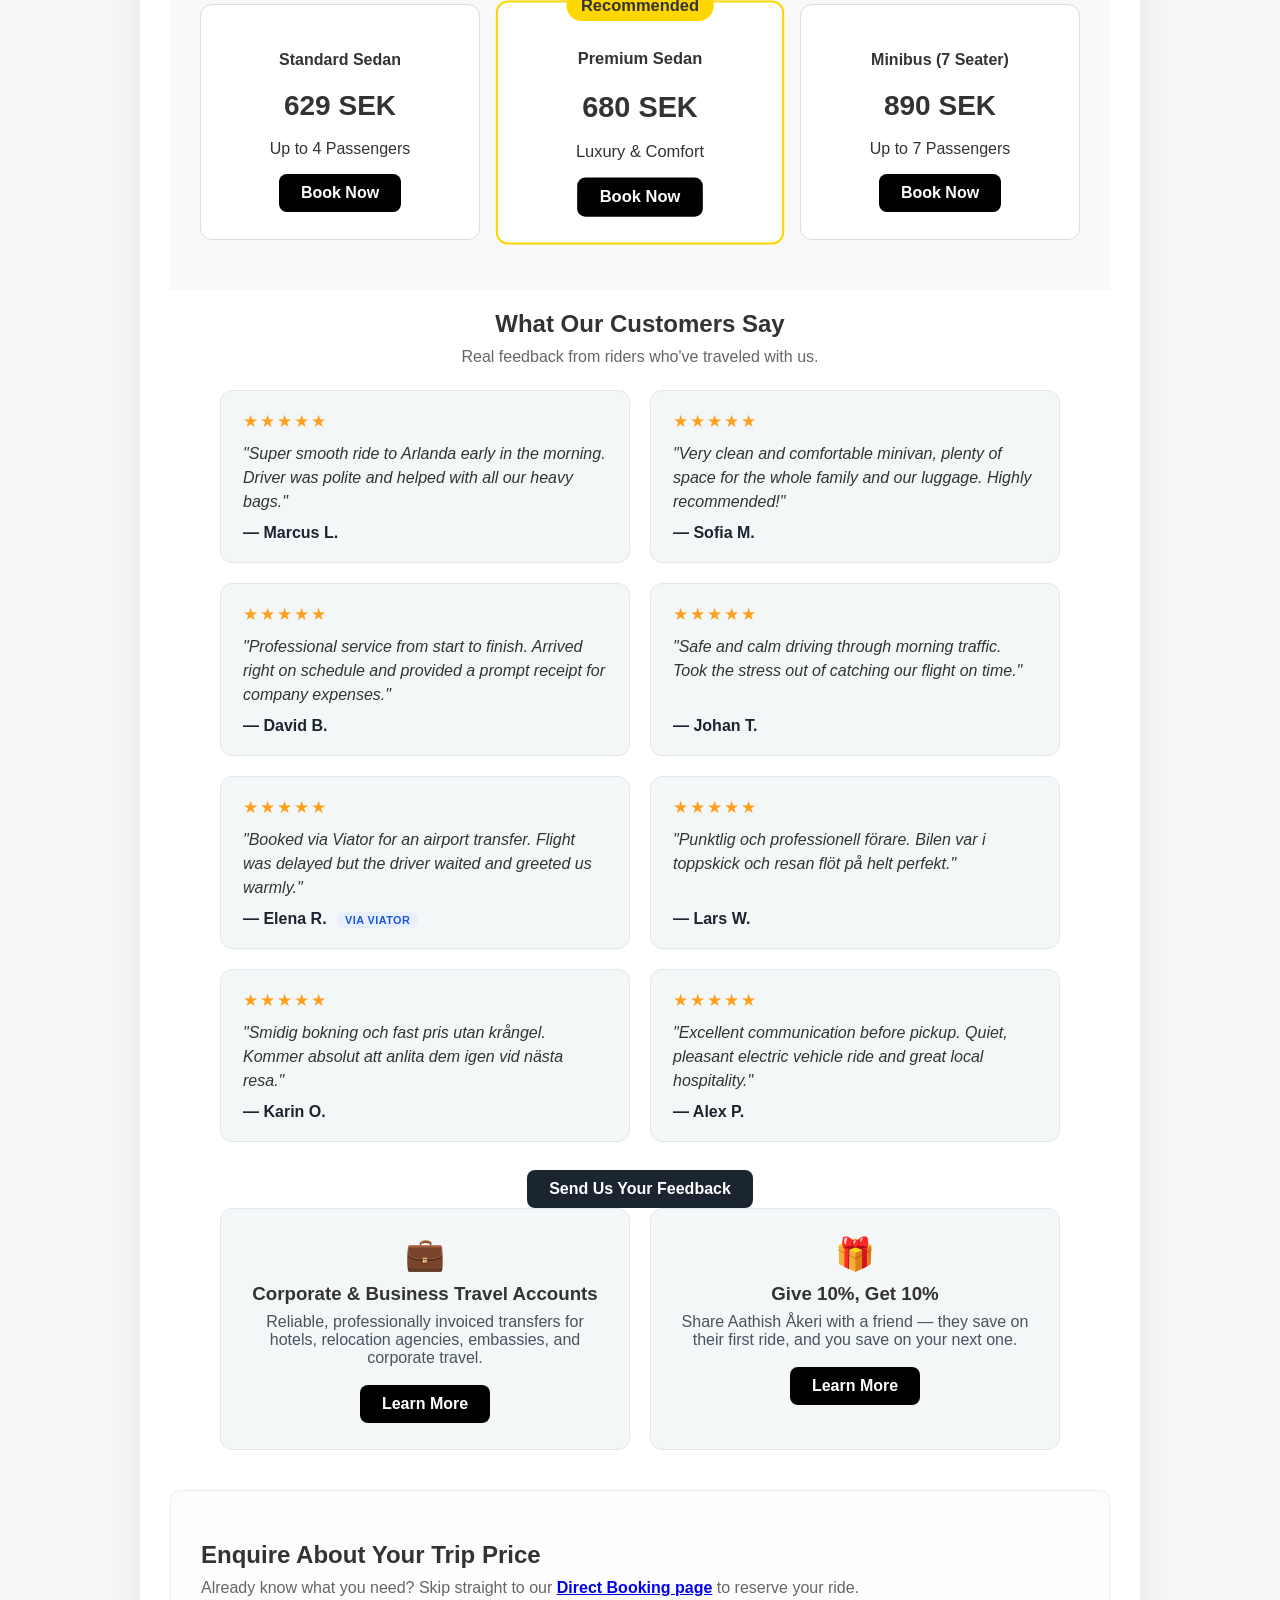
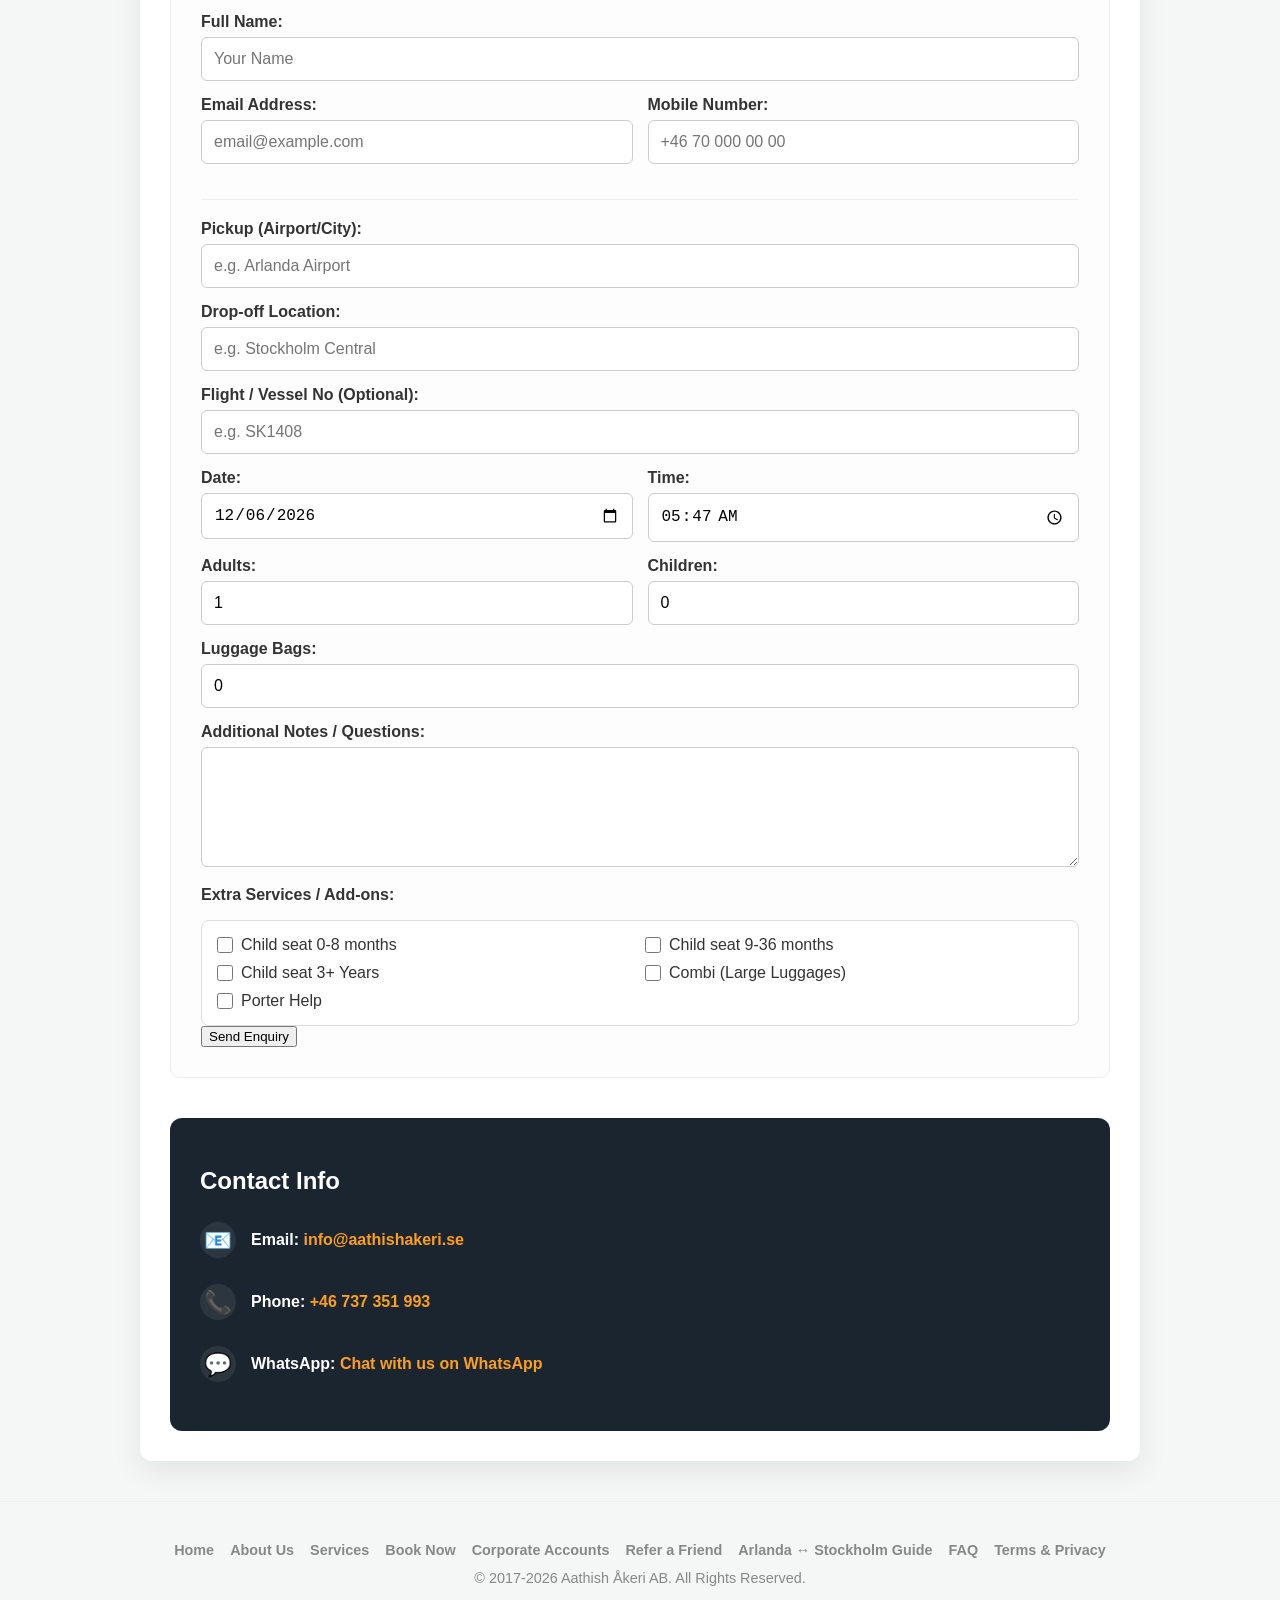
==== commit 8958c746: "Fix real cause of the reviews/partner section misalignment .reviews-grid had max-width:840px (from t" ====
--- a/index.html
+++ b/index.html
@@ -24,7 +24,7 @@
     <meta property="og:image" content="https://aathishakeri.se/assets/images/logo.png">
     <meta property="og:url" content="https://aathishakeri.se/">
     <meta name="twitter:card" content="summary">
-    <link rel="stylesheet" href="style.css?v=15">
+    <link rel="stylesheet" href="style.css?v=16">
     <link rel="apple-touch-icon" sizes="57x57" href="icons/apple-icon-57x57.png">
     <link rel="apple-touch-icon" sizes="60x60" href="icons/apple-icon-60x60.png">
     <link rel="apple-touch-icon" sizes="72x72" href="icons/apple-icon-72x72.png">
--- a/style.css
+++ b/style.css
@@ -1193,8 +1193,16 @@
 /* ===================================================== */
 .partner-grid {
     display: grid;
-    grid-template-columns: repeat(auto-fit, minmax(260px, 1fr));
+    grid-template-columns: repeat(2, 1fr);
     gap: 20px;
+    max-width: 840px;
+    margin: 0 auto;
+}
+
+@media (max-width: 700px) {
+    .partner-grid {
+        grid-template-columns: 1fr;
+    }
 }
 
 .partner-card {
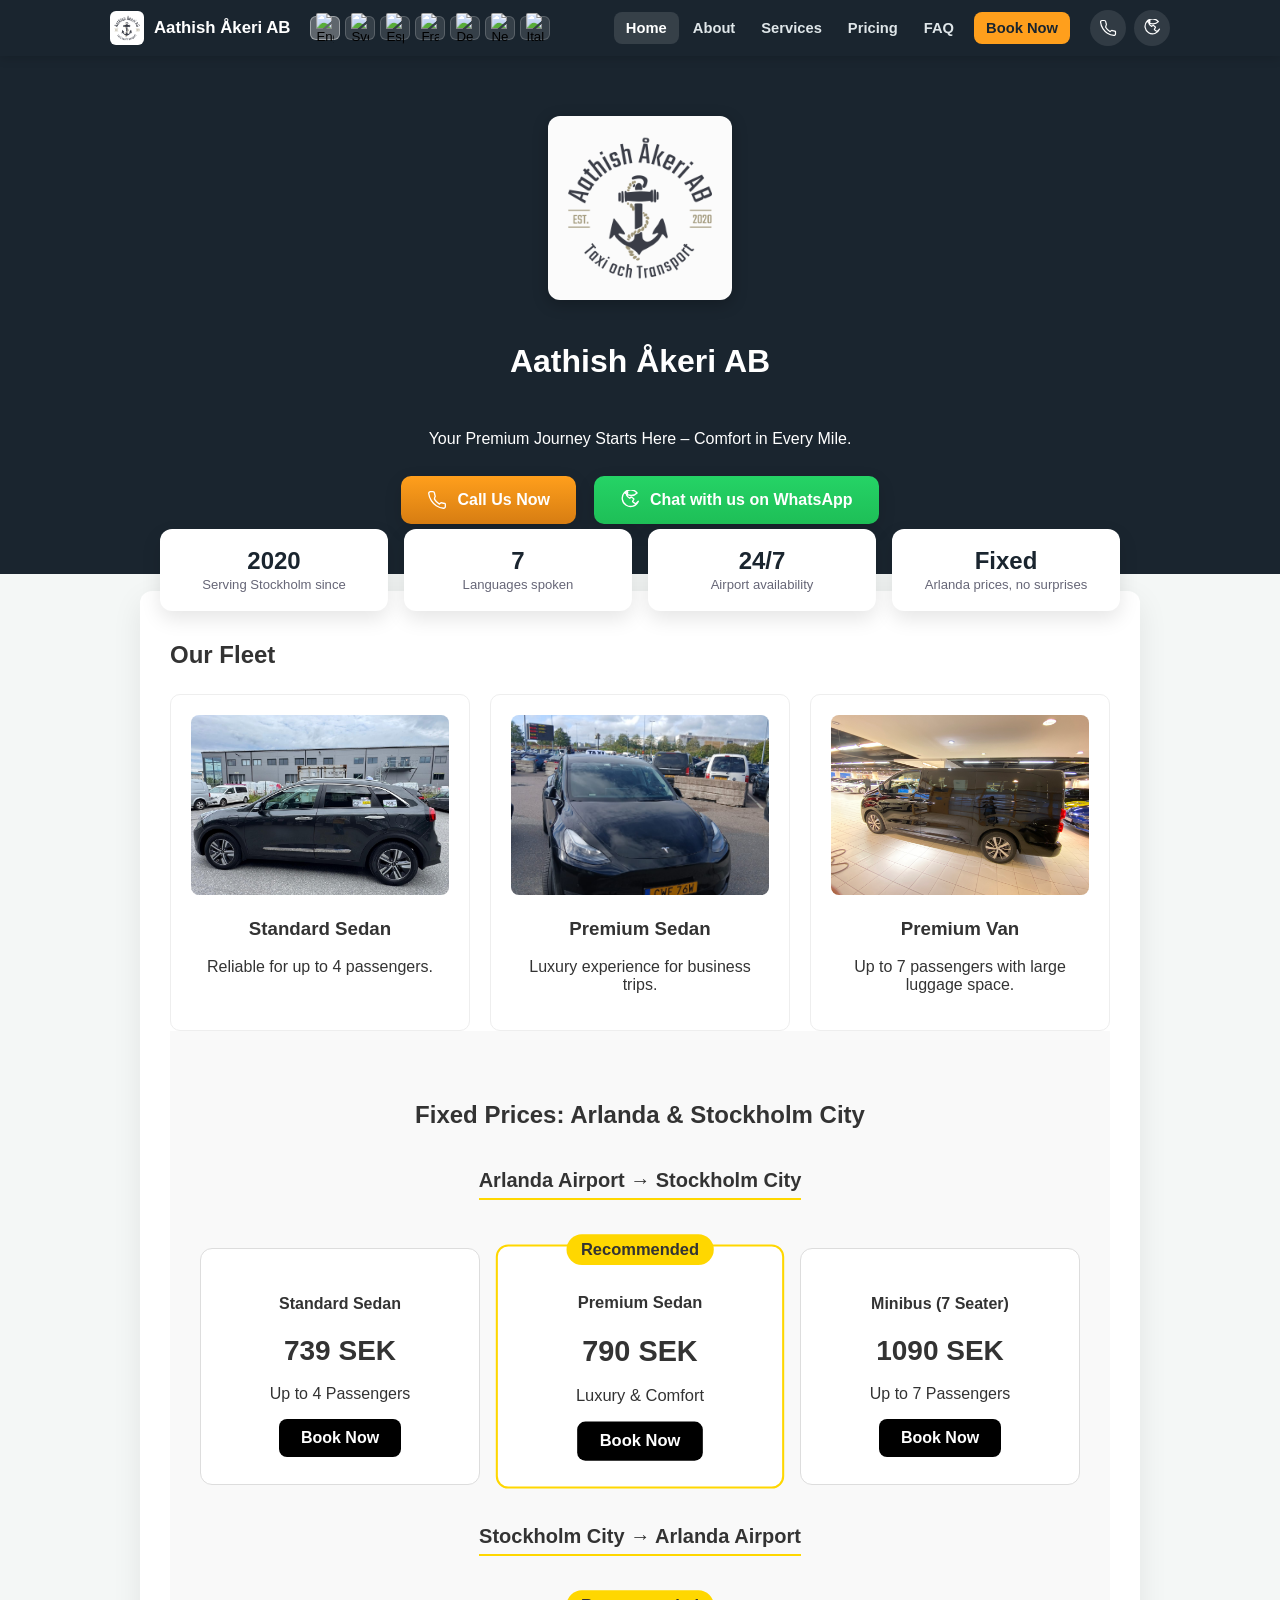
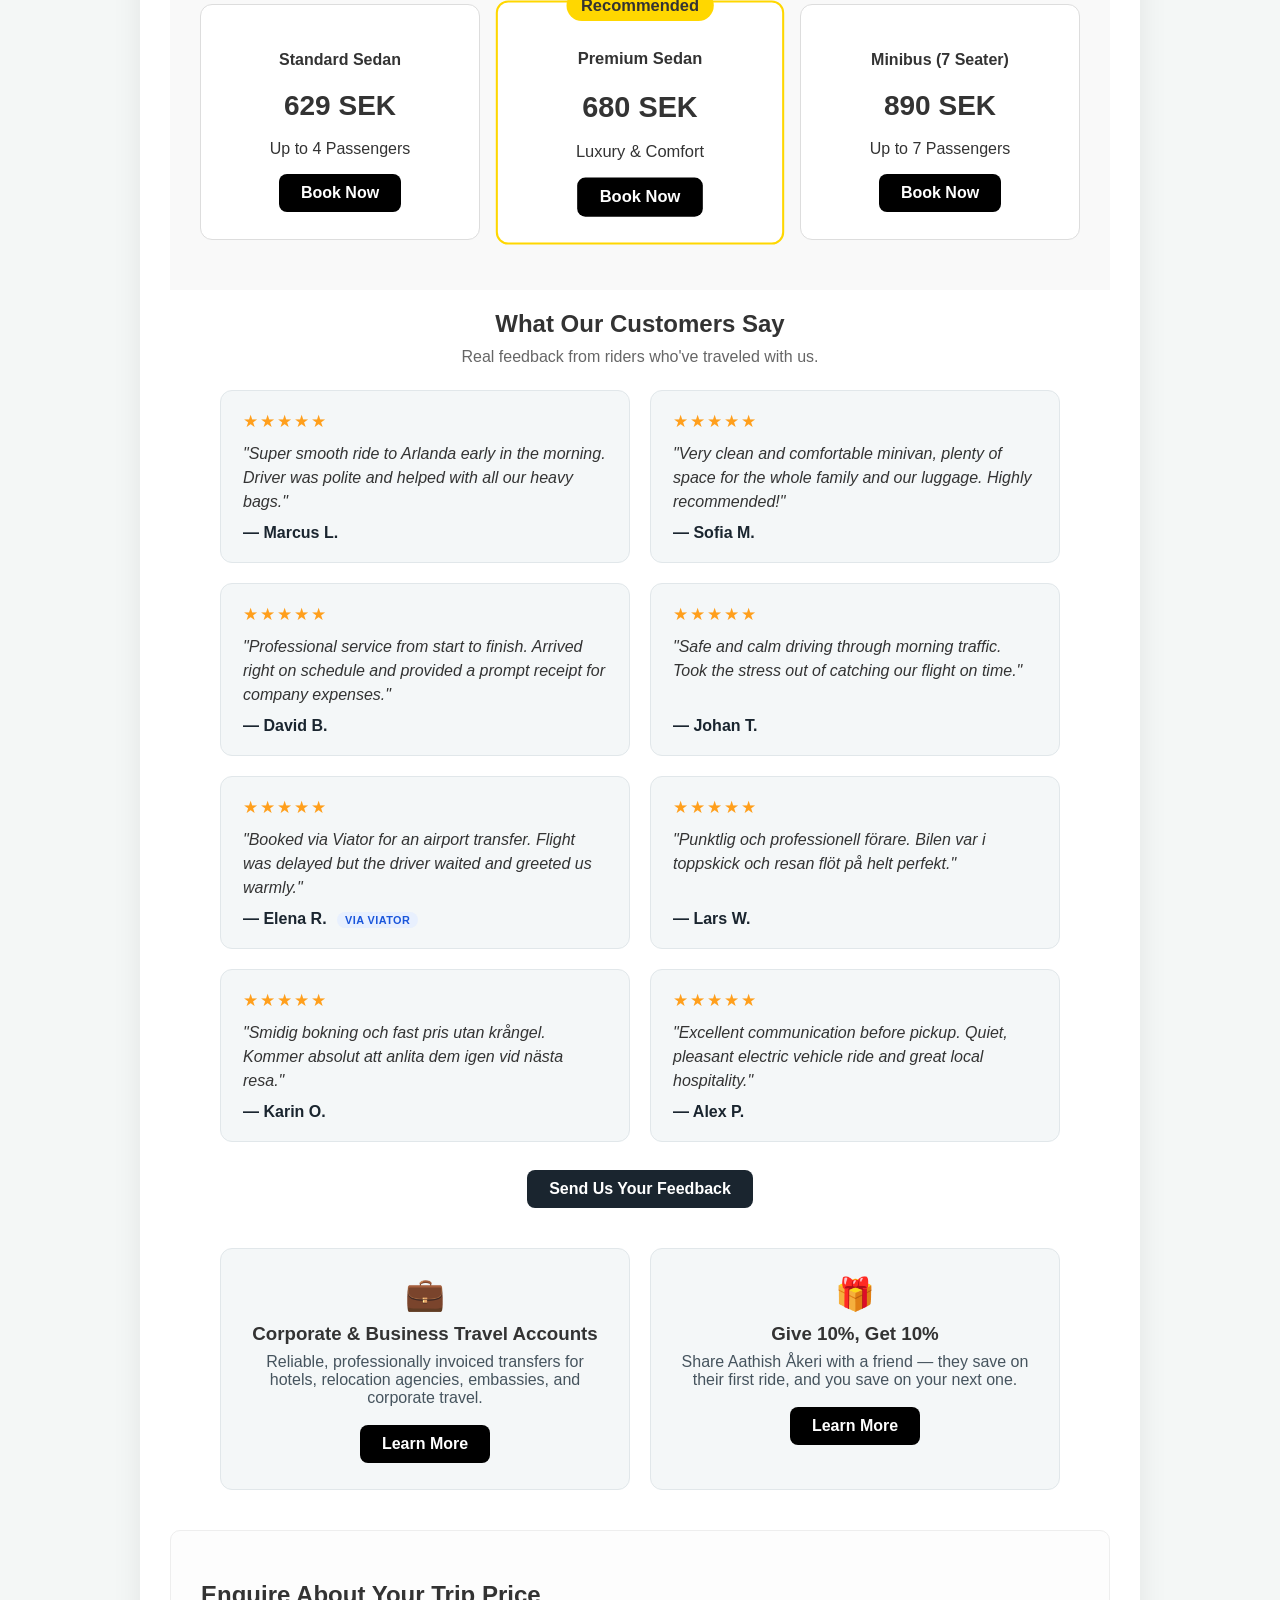
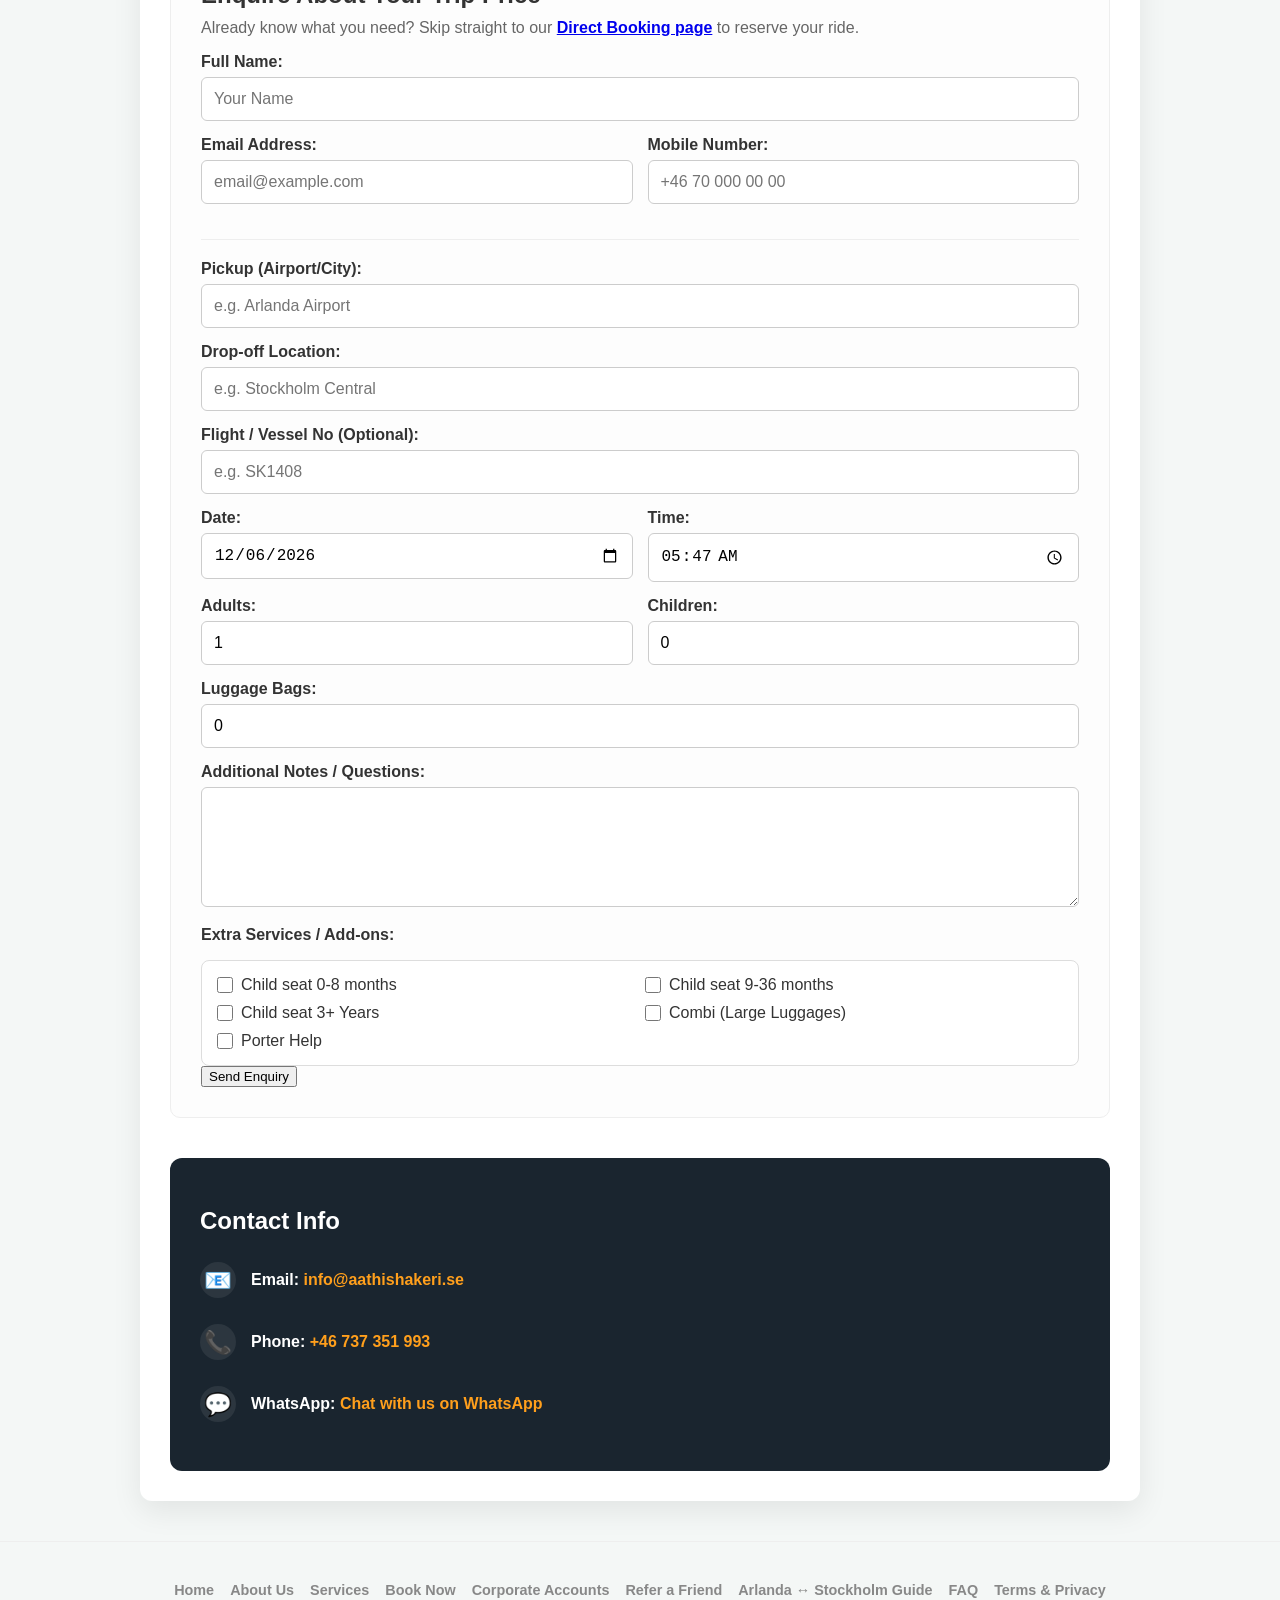
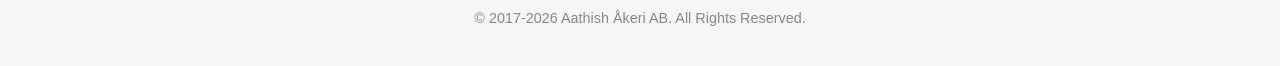
==== commit a81f21fb: "Add missing spacing above the partner accounts section .partner-section (Corporate Accounts / Refer " ====
--- a/index.html
+++ b/index.html
@@ -24,7 +24,7 @@
     <meta property="og:image" content="https://aathishakeri.se/assets/images/logo.png">
     <meta property="og:url" content="https://aathishakeri.se/">
     <meta name="twitter:card" content="summary">
-    <link rel="stylesheet" href="style.css?v=16">
+    <link rel="stylesheet" href="style.css?v=17">
     <link rel="apple-touch-icon" sizes="57x57" href="icons/apple-icon-57x57.png">
     <link rel="apple-touch-icon" sizes="60x60" href="icons/apple-icon-60x60.png">
     <link rel="apple-touch-icon" sizes="72x72" href="icons/apple-icon-72x72.png">
--- a/style.css
+++ b/style.css
@@ -1191,6 +1191,10 @@
 /* ===================================================== */
 /* Partner teasers (corporate accounts / referral)        */
 /* ===================================================== */
+.partner-section {
+    margin-top: 40px;
+}
+
 .partner-grid {
     display: grid;
     grid-template-columns: repeat(2, 1fr);
